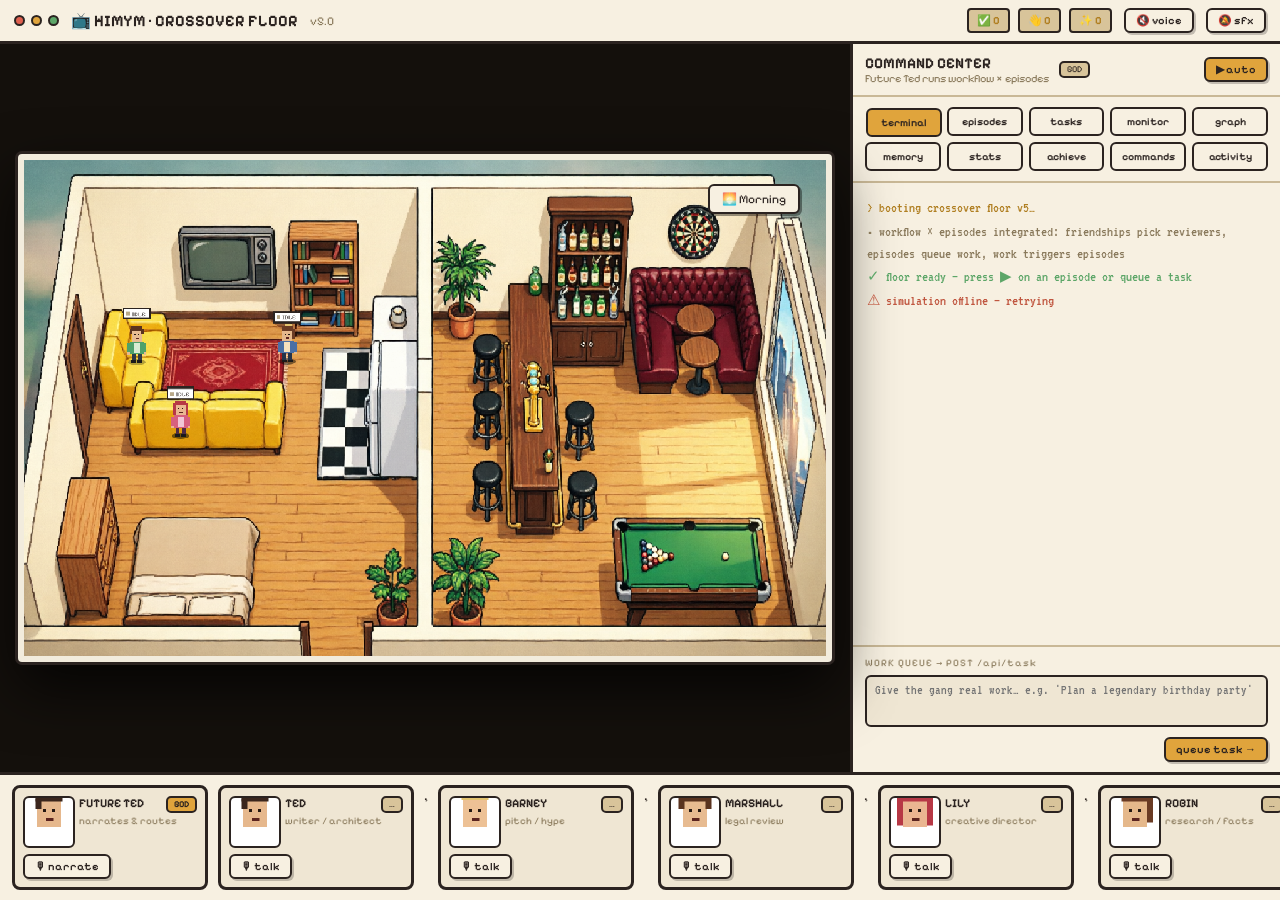
==== dashboard.html @ 8ce98661 "v5.0.0 - The Crossover Release: workflow x episodes" ====
<!DOCTYPE html>
<html lang="en"><head>
<meta charset="utf-8"><meta name="viewport" content="width=device-width,initial-scale=1">
<title>HIMYM · Crossover Floor</title>
<link href="https://fonts.googleapis.com/css2?family=Pixelify+Sans:wght@400;600;700&family=VT323&display=swap" rel="stylesheet">
<style>
:root{--paper:#efe6d3;--panel:#f7f0e1;--ink:#2b2320;--line:#c9b896;--lined:#8a7a5c;--accent:#e0a43c;--accentd:#b07f22;--green:#5da668;--blue:#5b8db8;--purple:#9370db;--amber:#d99a2b;--tan:#d8c49a;--red:#c0563f}
*{box-sizing:border-box;margin:0}body{background:var(--paper);color:var(--ink);font-family:'Pixelify Sans',monospace;height:100vh;display:grid;grid-template-rows:44px 1fr 128px;overflow:hidden}
header{display:flex;align-items:center;gap:12px;padding:0 14px;background:var(--panel);border-bottom:3px solid var(--ink)}
.lights{display:flex;gap:6px}.lights i{width:11px;height:11px;border-radius:50%;border:2px solid var(--ink)}
.lights i:nth-child(1){background:#e0604f}.lights i:nth-child(2){background:#e0a43c}.lights i:nth-child(3){background:#5da668}
.logo{font-weight:700}.ver{font-size:12px;color:var(--lined)}
.statsbar{display:flex;gap:8px;margin-left:auto;font-size:11px}
.stat{padding:4px 8px;background:var(--tan);border:2px solid var(--ink);border-radius:4px}.stat b{color:var(--accentd)}
main{display:grid;grid-template-columns:1fr 430px;min-height:0}
.floorpane{background:#14100c;padding:18px;position:relative;display:flex;align-items:center;justify-content:center}
.frame{border:6px solid #f2ecdd;border-radius:4px;box-shadow:0 0 0 3px #2b2320,0 24px 60px #000c;position:relative;max-width:100%;max-height:100%;aspect-ratio:16/10}
canvas#floor{width:100%;height:100%;display:block;image-rendering:pixelated}
.timebadge{position:absolute;right:26px;top:24px;background:var(--panel);border:2px solid var(--ink);border-radius:6px;padding:6px 12px;font-size:12px;box-shadow:2px 2px 0 rgba(0,0,0,.4);z-index:5}
.epbanner{position:absolute;left:50%;top:24px;transform:translateX(-50%);background:#2b2320ee;color:#f5d76e;border:2px solid #f5d76e;border-radius:6px;padding:6px 14px;font-size:12px;z-index:5}
.recap{position:absolute;inset:0;background:rgba(10,8,6,.72);display:flex;align-items:center;justify-content:center;z-index:8}
.rcard{background:#fff7dc;color:#422d20;border:4px solid #63452e;border-radius:8px;padding:22px 28px;max-width:420px;text-align:center;box-shadow:8px 9px #000a}
.rcard .rumb{font-size:34px}.rcard h3{font-size:20px;margin:6px 0}.rcard p{font-size:13px;line-height:1.5;margin-bottom:10px}.rcard .rday{font-size:10px;color:#8a6a4a;margin-bottom:10px}
.toast{position:fixed;top:56px;right:16px;background:var(--accent);border:3px solid var(--ink);border-radius:8px;padding:10px 16px;font-weight:700;box-shadow:4px 4px 0 rgba(0,0,0,.3);z-index:99;animation:tin .4s}
@keyframes tin{from{transform:translateX(300px)}to{transform:translateX(0)}}
.tip{position:absolute;display:none;z-index:9;width:230px;background:#fff7dc;color:#422d20;border:3px solid #63452e;border-radius:6px;padding:8px 10px;font-size:12px;box-shadow:4px 5px #26191088;pointer-events:none}
.tip b{display:block;font-size:11px;margin-bottom:2px}
aside{background:var(--panel);border-left:3px solid var(--ink);display:flex;flex-direction:column;min-height:0}
.chead{display:flex;align-items:center;gap:10px;padding:10px 12px;border-bottom:2px solid var(--line)}
.chead h2{font-size:15px}.chead .sub{font-size:11px;color:var(--lined)}
.btn{background:var(--panel);border:2px solid var(--ink);border-radius:6px;padding:4px 10px;font:600 11px 'Pixelify Sans';cursor:pointer;box-shadow:2px 2px 0 rgba(43,35,32,.25);color:var(--ink)}
.btn:active{transform:translate(1px,1px);box-shadow:none}.btn.on{background:var(--accent)}
.tabs{display:grid;grid-template-columns:repeat(5,1fr);gap:6px;padding:10px 12px;border-bottom:2px solid var(--line)}
.tab{border:2px solid var(--ink);border-radius:6px;background:var(--panel);padding:6px 2px;text-align:center;font:600 10.5px 'Pixelify Sans';cursor:pointer;color:var(--ink)}
.tab.on{background:var(--accent);transform:translate(1px,1px)}
.panels{flex:1;min-height:0;position:relative}.panel{position:absolute;inset:0;display:none;flex-direction:column}.panel.on{display:flex}
.term{flex:1;overflow:auto;padding:12px 14px;font:15px 'VT323';line-height:1.45}
.term .ln{margin:2px 0;white-space:pre-wrap}.term .p{color:var(--accentd)}.term .i{color:var(--lined)}.term .ok{color:var(--green)}.term .warn{color:var(--red)}
.queue{border-top:2px solid var(--line);padding:10px 12px}.queue .lbl{font-size:10px;letter-spacing:.1em;color:var(--lined);margin-bottom:6px}
.queue textarea{width:100%;height:52px;resize:none;background:var(--paper);border:2px solid var(--ink);border-radius:6px;padding:6px 8px;font:14px 'VT323';color:var(--ink)}
.queue .row{display:flex;gap:6px;margin-top:6px;justify-content:flex-end}
.grid{padding:12px;overflow:auto;display:flex;flex-direction:column;gap:8px}
.rowline{display:flex;align-items:center;gap:8px;border:2px solid var(--line);border-radius:6px;padding:6px 8px;background:var(--paper);font-size:12px}
.rowline .nm{font-weight:700;width:76px}
.bdg{font-size:9px;border:2px solid var(--ink);border-radius:5px;padding:1px 6px;background:var(--tan);white-space:nowrap}
.bdg.working,.st-done{background:var(--green);color:#fff}.bdg.drinking{background:var(--amber)}.bdg.legendary{background:var(--purple);color:#fff}.bdg.chatting,.st-drafting{background:var(--blue);color:#fff}
.st-queued{background:var(--tan)}.st-reviewing{background:var(--amber)}.st-revising{background:var(--red);color:#fff}
.stats-grid{display:grid;grid-template-columns:repeat(2,1fr);gap:8px;padding:12px}
.stat-box{border:2px solid var(--ink);border-radius:6px;background:var(--paper);padding:12px;text-align:center}
.stat-box .label{font-size:10px;color:var(--lined)}.stat-box .value{font-size:24px;font-weight:700;color:var(--accentd)}
footer{background:var(--panel);border-top:3px solid var(--ink);display:flex;gap:10px;padding:10px 12px;overflow-x:auto}
.card{min-width:196px;border:3px solid var(--ink);border-radius:8px;background:var(--paper);padding:8px;display:grid;grid-template-columns:48px 1fr;gap:4px 8px;position:relative}
.card .pface{grid-row:1/4;border:2px solid var(--ink);border-radius:6px;background:#fff;image-rendering:pixelated}
.card .nm{font-weight:700;font-size:12px}.card .sb{font-size:10px;color:var(--lined)}
.card .bdg{position:absolute;top:8px;right:8px}.card .talk{grid-column:1/3;justify-self:start}
::-webkit-scrollbar{width:10px}::-webkit-scrollbar-thumb{background:var(--lined);border-radius:5px}
</style></head>
<body>
<header>
 <div class="lights"><i></i><i></i><i></i></div>
 <div class="logo">📺 HIMYM · CROSSOVER FLOOR</div><span class="ver">v5.0</span>
 <div class="statsbar"><span class="stat">✅ <b id="sDone">0</b></span><span class="stat">👋 <b id="sSlap">0</b></span><span class="stat">✨ <b id="sLeg">0</b></span></div>
 <button class="btn" id="voiceBtn">🔇 voice</button><button class="btn" id="sfxBtn">🔕 sfx</button>
</header>
<main>
 <section class="floorpane"><div class="frame">
   <canvas id="floor" width="1280" height="800"></canvas>
   <div class="epbanner" id="epb" style="display:none"></div>
   <div class="timebadge" id="timeBadge">🌅 Morning</div>
   <div class="recap" id="recap" style="display:none"><div class="rcard"><div class="rumb">☂</div><h3 id="rT"></h3><p id="rL"></p><div class="rday" id="rD"></div><button class="btn on" id="rX">that's legendary →</button></div></div>
   <div class="tip" id="tip"></div>
 </div></section>
 <aside>
  <div class="chead"><div><h2>COMMAND CENTER</h2><div class="sub">Future Ted runs workflow × episodes</div></div><span class="bdg">GOD</span><div style="margin-left:auto"><button class="btn on" id="autoBtn">▶ auto</button></div></div>
  <div class="tabs">
   <div class="tab on" data-t="terminal">terminal</div><div class="tab" data-t="episodes">episodes</div><div class="tab" data-t="tasks">tasks</div><div class="tab" data-t="monitor">monitor</div><div class="tab" data-t="graph">graph</div>
   <div class="tab" data-t="memory">memory</div><div class="tab" data-t="stats">stats</div><div class="tab" data-t="achieve">achieve</div><div class="tab" data-t="commands">commands</div><div class="tab" data-t="activity">activity</div>
  </div>
  <div class="panels">
   <div class="panel on" data-p="terminal"><div class="term" id="term"></div></div>
   <div class="panel" data-p="episodes"><div class="grid"><div class="rowline">Scripted arcs staged live — spotlight, SFX, weather, recap. Wrapped episodes queue follow-up work automatically.</div><div id="epList" style="display:flex;flex-direction:column;gap:6px"></div></div></div>
   <div class="panel" data-p="tasks"><div class="grid"><div class="rowline">Queue work below or drop .txt into <b>himym_data/inbox/</b>. Reviewers are picked by friendship; approvals deepen relationships.</div><div id="taskList" style="display:flex;flex-direction:column;gap:6px"></div></div></div>
   <div class="panel" data-p="monitor"><div class="grid" id="mon"></div></div>
   <div class="panel" data-p="graph"><div class="grid"><canvas id="gcan" width="390" height="260" style="border:2px solid var(--line);border-radius:6px;background:var(--paper)"></canvas><div class="rowline">Thickness = shipped together · Color = friendship (green strong → red strained).</div></div></div>
   <div class="panel" data-p="memory"><div class="grid"><div id="memChips" style="display:flex;gap:6px;flex-wrap:wrap"></div><div id="memList" style="display:flex;flex-direction:column;gap:6px"></div></div></div>
   <div class="panel" data-p="stats"><div class="stats-grid" id="statsGrid"></div></div>
   <div class="panel" data-p="achieve"><div class="grid" id="achGrid"></div></div>
   <div class="panel" data-p="commands"><div class="grid"><div id="cmds" style="display:flex;gap:6px;flex-wrap:wrap">
     <span class="bdg" data-c="suitup" style="cursor:pointer;padding:6px 12px">/suitup</span>
     <span class="bdg" data-c="slapbet" style="cursor:pointer;padding:6px 12px">/slapbet</span>
     <span class="bdg" data-c="scotch" style="cursor:pointer;padding:6px 12px">/scotch</span>
     <span class="bdg" data-c="legendary" style="cursor:pointer;padding:6px 12px">/legendary</span>
   </div><div class="rowline">Commands inject floor events. Episodes & tasks run the rest.</div></div></div>
   <div class="panel" data-p="activity"><div class="term" id="act"></div></div>
  </div>
  <div class="queue"><div class="lbl">WORK QUEUE → POST /api/task</div>
   <textarea id="q" placeholder="Give the gang real work… e.g. 'Plan a legendary birthday party'"></textarea>
   <div class="row"><button class="btn on" id="qSend">queue task →</button></div>
  </div>
 </aside>
</main>
<footer id="roster"></footer>
<script>
const CAST={
 ted:{label:'Ted',role:'writer / architect',skin:'#e6b88d',hair:'#3b261d',jacket:'#547aa8',shirt:'#c84c46',pants:'#273344',h:1.0,style:'ted'},
 barney:{label:'Barney',role:'pitch / hype',skin:'#edc195',hair:'#e3c36f',jacket:'#222937',shirt:'#f2f4f6',pants:'#161c27',h:.98,style:'barney',tie:'#7a4dcc'},
 marshall:{label:'Marshall',role:'legal review',skin:'#e7bb91',hair:'#5a331f',jacket:'#4fa16a',shirt:'#d8ecd3',pants:'#2f3b46',h:1.16,style:'marshall'},
 lily:{label:'Lily',role:'creative director',skin:'#eab691',hair:'#b73845',jacket:'#d7607e',shirt:'#f0c6d7',pants:'#4e2b45',h:.92,style:'lily'},
 robin:{label:'Robin',role:'research / facts',skin:'#e5b88b',hair:'#6a3b24',jacket:'#4a6fa5',shirt:'#f6e1bd',pants:'#25334a',h:1.02,style:'robin'}};
const ORDER=['ted','barney','marshall','lily','robin'];
const SLOTS={ted:0,barney:1,marshall:2,lily:0,robin:1};
const ANCH={LivingRoom:[[250,420],[420,300],[180,300]],Kitchen:[[540,430],[560,300],[480,520]],Bedroom:[[270,680],[430,700]],Bar:[[720,430],[900,520],[720,600],[900,300]],Booth:[[1050,300],[1130,330]]};
const STATUS_COL={Working:'#5da668',Idle:'#b8a888',Chatting:'#5b8db8',Drinking:'#d99a2b','Legendary-ing':'#9370db'};
const STATUS_CLS={Working:'working',Idle:'idle',Chatting:'chatting',Drinking:'drinking','Legendary-ing':'legendary'};
const QUIPS={ted:['Kids, this is a great story.','Architecture is passion!'],barney:['Suit up!','LEGENDARY!'],marshall:['Lily would love this!','Sandwich?'],lily:['This needs wine.','Marshall, look!'],robin:['Scotch. Now.','Back in Canada…']};
const NARR=['Kids, that\'s how the work got done.','And that, kids, is called delegation.','The gang never missed a deadline. Usually.'];
const EPS=[{id:'slapsgiving',t:'Slapsgiving',d:'Marshall collects. Barney suffers. Snow falls.'},
{id:'french_horn',t:'The Blue French Horn',d:'Ted runs. Rain falls. Robin pretends not to care.'},
{id:'legendary_party',t:'The Legendary Party',d:'Barney hosts. Confetti is mandatory.'},
{id:'playbook',t:'The Playbook',d:'Lorenzo Von Matterhorn walks into MacLaren\'s…'}];
const ACH={first_slap:['👋','First Slap','A slap was delivered'],slap_10:['👋','Slap Master','10 slaps'],all_legendary:['✨','Legendary Squad','Everyone went legendary'],playbook_used:['📖','The Playbook','A play was attempted'],first_ship:['📦','First Delivery','A task shipped to outputs/'],ship_10:['📦','Shipping Machine','10 tasks shipped']};
const $=id=>document.getElementById(id);const esc=s=>String(s||'').replace(/[&<>"]/g,c=>({'&':'&amp;','<':'&lt;','>':'&gt;','"':'&quot;'}[c]));
const C=$('floor'),X=C.getContext('2d');X.imageSmoothingEnabled=false;
function R(g,x,y,w,h,c){g.fillStyle=c;g.fillRect(x|0,y|0,w|0,h|0);}
function O(g,x,y,w,h,c){R(g,x,y,w,h,'#2b2320');R(g,x+2,y+2,w-4,h-4,c);}
function rr(g,x,y,w,h,r,c){g.fillStyle=c;g.beginPath();g.roundRect(x,y,w,h,r);g.fill();}
/* audio */
let AC=null,sfxOn=false,voiceOn=false,amb=null;
function ac(){if(!AC)AC=new (window.AudioContext||window.webkitAudioContext)();return AC;}
function tone(f,t0,dur,type,vol){const a=ac(),o=a.createOscillator(),g=a.createGain();o.type=type||'square';o.frequency.value=f;
 g.gain.setValueAtTime(vol||.06,a.currentTime+t0);g.gain.exponentialRampToValueAtTime(.0001,a.currentTime+t0+dur);
 o.connect(g).connect(a.destination);o.start(a.currentTime+t0);o.stop(a.currentTime+t0+dur);}
function slapSound(){if(!sfxOn)return;const a=ac(),b=a.createBuffer(1,a.sampleRate*.15,a.sampleRate),d=b.getChannelData(0);
 for(let i=0;i<d.length;i++)d[i]=(Math.random()*2-1)*(1-i/d.length);
 const s=a.createBufferSource(),g=a.createGain();s.buffer=b;g.gain.value=.25;s.connect(g).connect(a.destination);s.start();tone(90,0,.12,'sine',.2);}
function fanfare(){if(!sfxOn)return;[523,659,784,1046].forEach((f,i)=>tone(f,i*.09,.18,'square',.05));}
function blip(){if(sfxOn)tone(880,0,.05,'square',.03);}
function ambient(on){const a=ac();if(on&&!amb){const len=a.sampleRate*2,b=a.createBuffer(1,len,a.sampleRate),d=b.getChannelData(0);let l=0;
 for(let i=0;i<len;i++){l=(l+.02*(Math.random()*2-1))/1.02;d[i]=l*3;}
 const s=a.createBufferSource();s.buffer=b;s.loop=true;const f=a.createBiquadFilter();f.type='lowpass';f.frequency.value=420;
 const g=a.createGain();g.gain.value=.04;s.connect(f).connect(g).connect(a.destination);s.start();amb=s;}
 if(!on&&amb){amb.stop();amb=null;}}
function speak(txt,who){if(!voiceOn||!('speechSynthesis' in window))return;const u=new SpeechSynthesisUtterance(txt);
 const V={ted:{p:1,r:1},barney:{p:.75,r:1.06},marshall:{p:.65,r:.95},lily:{p:1.25,r:1.02},robin:{p:1.05,r:1.05}};
 const v=V[who]||{p:.9,r:.92};u.pitch=v.p;u.rate=v.r;speechSynthesis.speak(u);}
function toast(msg){const d=document.createElement('div');d.className='toast';d.textContent=msg;document.body.appendChild(d);setTimeout(()=>d.remove(),3500);}
/* floor art */
const IMG={day:new Image(),night:new Image()};IMG.day.src='floor_day.png';IMG.night.src='floor_night.png';
const FC=document.createElement('canvas');FC.width=1280;FC.height=800;
(function(){const F=FC.getContext('2d');R(F,0,0,1280,800,'#0e0c0a');
 F.fillStyle='#c9a474';F.fillRect(60,70,560,660);F.fillStyle='#7a5a3e';F.fillRect(640,70,580,660);
 F.strokeStyle='#2b2320';F.lineWidth=8;F.strokeRect(60,70,560,660);F.strokeRect(640,70,580,660);
 O(F,140,280,220,64,'#d9a520');O(F,460,300,120,120,'#c8cfca');O(F,170,580,210,130,'#e8e4d8');
 O(F,770,200,90,400,'#6d4a2c');O(F,970,180,210,180,'#773342');O(F,930,580,260,150,'#2f7a4f');})();
/* sprites */
function hair(g,p){if(p.style==='ted'){R(g,-9,-30,18,7,p.hair);R(g,-9,-25,4,7,p.hair);}if(p.style==='barney'){R(g,-9,-30,18,6,p.hair);R(g,-3,-33,10,4,p.hair);}if(p.style==='marshall'){R(g,-9,-31,18,8,p.hair);R(g,-11,-27,4,9,p.hair);R(g,7,-27,4,9,p.hair);}if(p.style==='lily'){R(g,-9,-30,18,7,p.hair);R(g,-12,-26,4,19,p.hair);R(g,8,-26,4,19,p.hair);}if(p.style==='robin'){R(g,-9,-30,18,7,p.hair);R(g,8,-26,4,17,p.hair);}}
function head(g,p){R(g,-8,-26,16,20,p.skin);hair(g,p);R(g,-4,-18,2,2,'#241812');R(g,2,-18,2,2,'#241812');R(g,-2,-12,5,2,'#5b241f');}
function agent(g,p,x,y,fac,step,bob){g.save();g.translate(x|0,(y+bob)|0);if(fac<0)g.scale(-1,1);
 g.fillStyle='rgba(0,0,0,.28)';g.beginPath();g.ellipse(0,27,14,5,0,0,7);g.fill();const lo=step?2:0;
 R(g,-8-lo,12,6,13,p.pants);R(g,2+lo,12,6,13,p.pants);R(g,-9-lo,24,8,4,'#1a1a1a');R(g,1+lo,24,8,4,'#1a1a1a');
 R(g,-11,-6,22,20,p.jacket);R(g,-5,-4,10,16,p.shirt);if(p.tie){R(g,-2,-4,4,13,p.tie);R(g,-3,9,6,4,p.tie);}
 R(g,-15,-4,4,16,p.jacket);R(g,11,-4,4,16,p.jacket);R(g,-15,11,4,4,p.skin);R(g,11,11,4,4,p.skin);
 head(g,p);g.restore();}
function portrait(cv,n){const g=cv.getContext('2d');g.imageSmoothingEnabled=false;g.clearRect(0,0,48,48);g.save();g.translate(24,38);g.scale(1.5,1.5);head(g,CAST[n]);g.restore();}
function statusBubble(g,x,y,t){g.font='10px "Pixelify Sans"';const w=g.measureText(t.toUpperCase()).width+20;
 rr(g,x-w/2,y-14,w,16,4,'#fff');g.lineWidth=2;g.strokeStyle='#2b2320';g.strokeRect(x-w/2,y-14,w,16);
 g.fillStyle=STATUS_COL[t]||'#b8a888';g.fillRect(x-w/2+4,y-9,6,6);g.fillStyle='#2b2320';g.fillText(t.toUpperCase(),x-w/2+13,y-2);}
function sayBubble(g,x,y,t){g.font='11px "Pixelify Sans"';const ws=String(t).split(' ');const ls=[];let c='';
 for(const w of ws){if((c+' '+w).length>20){ls.push(c);c=w;}else c=c?c+' '+w:w;}if(c)ls.push(c);
 const w=Math.max(...ls.map(l=>g.measureText(l).width))+14,h=ls.length*13+10;
 rr(g,x-w/2,y-h,w,h,5,'#fff7dc');g.lineWidth=3;g.strokeStyle='#63452e';g.strokeRect(x-w/2,y-h,w,h);
 g.fillStyle='#422d20';ls.forEach((l,i)=>g.fillText(l,x-w/2+7,y-h+14+i*13));}
/* runtime */
let state={agents:{}},RT={},t=0,hover=null,tod='morning',weather='clear',shake=0,parts=[],drops=[],flakes=[],seenRecap=0,prevDone=0,prevAch={};
for(const n of ORDER){const a=ANCH.LivingRoom[SLOTS[n]%3];RT[n]={x:a[0],y:a[1],tx:a[0],ty:a[1],sub:'LivingRoom',fac:1,step:0,say:null,sayUntil:0,last:'',status:'Idle'};}
function log(el,txt,cls){const d=document.createElement('div');d.className='ln '+(cls||'i');d.textContent=txt;el.appendChild(d);while(el.children.length>90)el.removeChild(el.firstChild);el.scrollTop=el.scrollHeight;}
function say(n,txt){const r=RT[n];if(!r)return;r.say=txt;r.sayUntil=performance.now()+4200;log($('term'),'• '+CAST[n].label+': "'+txt+'"');speak(txt,n);blip();}
function spawnConfetti(n){for(let i=0;i<(n||90);i++)parts.push({x:Math.random()*1280,y:-20-Math.random()*220,vy:2+Math.random()*3,vx:(Math.random()-.5)*2,c:['#e0a43c','#c84c46','#547aa8','#4fa16a','#9370db'][i%5],s:4+Math.random()*4});}
function spawnStars(x,y){for(let i=0;i<14;i++){const a=i/14*6.28;parts.push({x,y,vx:Math.cos(a)*3.2,vy:Math.sin(a)*3.2,c:'#f5d76e',s:6,life:26,star:1});}}
/* fetch */
async function update(){try{
 const r=await fetch('sim_data.json?'+Date.now(),{cache:'no-store'});if(!r.ok)throw 0;
 const d=await r.json();state=d;
 if(d.time_of_day&&d.time_of_day!==tod){tod=d.time_of_day;const ic={morning:'🌅',afternoon:'☀️',evening:'🌆',night:'🌙'};$('timeBadge').textContent=ic[tod]+' '+tod[0].toUpperCase()+tod.slice(1);}
 weather=d.weather||'clear';
 if(d.stats){$('sDone').textContent=d.stats.tasks_done||0;$('sSlap').textContent=d.stats.total_slaps||0;$('sLeg').textContent=d.stats.total_legendary||0;
  if((d.stats.tasks_done||0)>prevDone){spawnConfetti(35);fanfare();log($('term'),'📦 deliverable shipped → outputs/','ok');}
  prevDone=d.stats.tasks_done||0;
  $('statsGrid').innerHTML=`<div class="stat-box"><div class="label">TASKS SHIPPED</div><div class="value">${d.stats.tasks_done||0}</div></div><div class="stat-box"><div class="label">REVIEWS</div><div class="value">${d.stats.reviews||0}</div></div><div class="stat-box"><div class="label">SLAPS</div><div class="value">${d.stats.total_slaps||0}</div></div><div class="stat-box"><div class="label">LEGENDARY</div><div class="value">${d.stats.total_legendary||0}</div></div><div class="stat-box"><div class="label">DAY</div><div class="value">${d.day||1}</div></div><div class="stat-box"><div class="label">WEATHER</div><div class="value" style="font-size:16px">${weather==='rain'?'🌧':weather==='snow'?'❄':'☀'}</div></div>`;}
 if(d.achievements){for(const[k,v]of Object.entries(d.achievements)){if(v&&!prevAch[k]){toast((ACH[k]?ACH[k][0]+' '+ACH[k][1]:'🏆 '+k));} }prevAch=d.achievements;
  $('achGrid').innerHTML=Object.entries(ACH).map(([k,a])=>`<div class="rowline" style="opacity:${d.achievements[k]?1:.4}"><span style="font-size:20px">${a[0]}</span><div><b>${a[1]}</b><div style="font-size:10px;color:var(--lined)">${a[2]}</div></div>${d.achievements[k]?'<span style="color:var(--green)">✓</span>':''}</div>`).join('');}
 (d.fx||[]).forEach(f=>{if(f==='slap'){shake=14;slapSound();const m=RT.marshall,b=RT.barney;spawnStars((m.x+b.x)/2,(m.y+b.y)/2-30);}
  if(f==='confetti'){spawnConfetti();fanfare();}});
 if(d.episode){$('epb').style.display='block';$('epb').innerHTML=`🎬 <b>${esc(d.episode.title)}</b> · ${'●'.repeat(d.episode.act)}${'○'.repeat(d.episode.acts-d.episode.act)}`;}
 else $('epb').style.display='none';
 if(d.recap&&d.recap.n!==seenRecap){seenRecap=d.recap.n;$('recap').style.display='flex';
  $('rT').textContent=d.recap.title;$('rL').textContent=d.recap.line;$('rD').textContent='day '+d.recap.day+' · mac laren\'s pub / the apartment';
  speak(d.recap.line,'ted');}
 $('taskList').innerHTML=(d.tasks||[]).slice().reverse().map(t=>`<div class="rowline"><span class="bdg st-${t.stage}">${t.stage}</span><div style="flex:1">#${t.id} ${esc(t.text)}<div style="font-size:10px;color:var(--lined)">${t.worker||'—'} → ${t.reviewer||'—'}</div></div></div>`).join('')||'<div class="rowline">queue empty — auto mode will pick work</div>';
 for(const[name,info]of Object.entries(d.agents||{})){const rt=RT[name];if(!rt)continue;
  if(rt.sub!==info.sub_location){rt.sub=info.sub_location;const a=(ANCH[rt.sub]||ANCH.LivingRoom)[SLOTS[name]%3];rt.tx=a[0];rt.ty=a[1];log($('act'),'→ '+CAST[name].label+' walks to '+rt.sub);}
  if(rt.status!==info.status){rt.status=info.status;log($('act'),'• '+CAST[name].label+' → '+info.status);}
  if(rt.last!==info.last_dialogue){rt.last=info.last_dialogue;if(info.last_dialogue)say(name,info.last_dialogue);}}
 $('mon').innerHTML=ORDER.map(n=>{const i=(state.agents||{})[n]||{};return `<div class="rowline"><span class="nm">${CAST[n].label}</span><span class="bdg ${STATUS_CLS[i.status]||''}">${i.status||'—'}</span><span style="flex:1">${i.sub_location||''}</span></div>`;}).join('');
 const sel=$('memChips').dataset.sel||'ted';
 $('memChips').innerHTML=ORDER.map(n=>`<span class="bdg" data-m="${n}" style="cursor:pointer;padding:5px 10px;${n===sel?'background:var(--accent)':''}">${CAST[n].label}</span>`).join('');
 $('memChips').querySelectorAll('[data-m]').forEach(c=>c.onclick=()=>{$('memChips').dataset.sel=c.dataset.m;update();});
 const mem=((state.agents||{})[sel]||{}).memory||[];
 $('memList').innerHTML=mem.map(m=>`<div class="rowline">${esc(m.status)} · ${esc(m.sub)} — "${esc(m.dialogue)}"</div>`).join('')||'<div class="rowline">no memories yet</div>';
 if(document.querySelector('[data-p="graph"]').classList.contains('on'))drawGraph(d.collab||{},d.relationships||{});
 (d.logs||[]).slice(-1).forEach(l=>log($('act'),l.t+' '+l.m,'ok'));
}catch(e){log($('term'),'⚠ simulation offline — retrying','warn');}}
function drawGraph(col,rel){const g=$('gcan').getContext('2d');g.clearRect(0,0,390,260);const pos={};
 ORDER.forEach((n,i)=>{const a=i/5*6.28-1.57;pos[n]=[195+Math.cos(a)*100,130+Math.sin(a)*85];});
 for(let i=0;i<5;i++)for(let j=i+1;j<5;j++){const a=ORDER[i],b=ORDER[j],c=(col[a]||{})[b]||0,s=((rel[a]||{})[b]||50);
  if(c>0){g.strokeStyle=s>70?'#5da668':s>40?'#e0a43c':'#c0563f';g.lineWidth=1+Math.min(6,c);
   g.beginPath();g.moveTo(...pos[a]);g.lineTo(...pos[b]);g.stroke();
   g.fillStyle='#2b2320';g.font='10px "Pixelify Sans"';g.fillText('×'+c,(pos[a][0]+pos[b][0])/2,(pos[a][1]+pos[b][1])/2);}}
 for(const n of ORDER){const[x,y]=pos[n];g.fillStyle=CAST[n].jacket;g.fillRect(x-12,y-12,24,24);g.lineWidth=2;g.strokeStyle='#2b2320';g.strokeRect(x-12,y-12,24,24);g.fillStyle='#2b2320';g.font='10px "Pixelify Sans"';g.textAlign='center';g.fillText(CAST[n].label.toUpperCase(),x,y+26);}g.textAlign='left';}
/* frame loop */
function frame(now){t++;
 X.setTransform(1,0,0,1,0,0);X.clearRect(0,0,1280,800);
 if(shake>0.5){X.translate((Math.random()-.5)*shake,(Math.random()-.5)*shake);shake*=.82;}else shake=0;
 for(const n of ORDER){const rt=RT[n];const dx=rt.tx-rt.x,dy=rt.ty-rt.y,d=Math.hypot(dx,dy);
  if(d>3){rt.x+=dx/d*1.6;rt.y+=dy/d*1.6;rt.fac=dx<0?-1:1;rt.step=(t/8|0)%2;}else rt.step=0;}
 const night=(tod==='night'||tod==='evening');
 const im=night&&IMG.night.naturalWidth?IMG.night:(IMG.day.naturalWidth?IMG.day:null);
 if(im)X.drawImage(im,0,0,1280,800);else X.drawImage(FC,0,0);
 if(night){X.fillStyle='rgba(8,10,40,.16)';X.fillRect(0,0,1280,800);
  for(const[lx,ly]of[[300,180],[830,140],[1080,260],[760,420]]){const g=X.createRadialGradient(lx,ly,10,lx,ly,150);
   g.addColorStop(0,'rgba(255,190,90,.18)');g.addColorStop(1,'rgba(255,190,90,0)');X.fillStyle=g;X.fillRect(lx-150,ly-150,300,300);}}
 if(weather==='rain'){while(drops.length<110)drops.push([Math.random()*1300,-10,9+Math.random()*7]);
  X.strokeStyle='rgba(180,200,255,.35)';X.lineWidth=1;X.beginPath();
  for(const d of drops){d[1]+=d[2];d[0]-=2;if(d[1]>800){d[1]=-10;d[0]=Math.random()*1300;}X.moveTo(d[0],d[1]);X.lineTo(d[0]-3,d[1]+12);}X.stroke();}
 if(weather==='snow'){while(flakes.length<90)flakes.push([Math.random()*1280,-10,.8+Math.random()*1.4,Math.random()*6]);
  X.fillStyle='rgba(255,255,255,.85)';for(const f of flakes){f[1]+=f[2];f[3]+=.05;f[0]+=Math.sin(f[3]);
   if(f[1]>800){f[1]=-8;f[0]=Math.random()*1280;}X.fillRect(f[0],f[1],3,3);}}
 if(state.episode&&RT[state.episode.focus]){const f=RT[state.episode.focus];
  const g=X.createRadialGradient(f.x,f.y-20,40,f.x,f.y-20,280);g.addColorStop(0,'rgba(0,0,0,0)');g.addColorStop(1,'rgba(0,0,0,.42)');
  X.fillStyle=g;X.fillRect(0,0,1280,800);}
 const sorted=[...ORDER].sort((a,b)=>RT[a].y-RT[b].y);
 for(const n of sorted){const rt=RT[n];const bob=rt.step?0:Math.sin((t+n.length*7)*.05)*1.5;
  agent(X,CAST[n],rt.x,rt.y,rt.fac,rt.step,bob);
  statusBubble(X,rt.x,rt.y-40*CAST[n].h,rt.status||'Idle');
  if(rt.say&&now<rt.sayUntil)sayBubble(X,rt.x,rt.y-58*CAST[n].h,rt.say);}
 for(let i=0;i<5;i++)for(let j=i+1;j<5;j++){const a=RT[ORDER[i]],b=RT[ORDER[j]];
  if(a.sub===b.sub&&(a.status==='Chatting'||b.status==='Chatting')){const q=(t%60)/60,nx=a.x+(b.x-a.x)*q,ny=a.y-46-Math.sin(q*3.14)*22;
   X.fillStyle='#fff';X.fillRect(nx-4,ny-3,8,6);X.strokeStyle='#2b2320';X.lineWidth=1;X.strokeRect(nx-4,ny-3,8,6);}}
 parts=parts.filter(p=>{p.x+=p.vx;p.y+=p.vy;if(p.star){p.life--;p.s*=.94;if(p.life<=0)return false;}else{p.vy+=.05;if(p.y>810)return false;}
  X.fillStyle=p.c;X.fillRect(p.x,p.y,p.s,p.star?p.s*.6:p.s*.7);return true;});
 requestAnimationFrame(frame);}
requestAnimationFrame(frame);
/* UI */
document.querySelectorAll('.tab').forEach(tb=>tb.onclick=()=>{document.querySelectorAll('.tab').forEach(x=>x.classList.remove('on'));document.querySelectorAll('.panel').forEach(x=>x.classList.remove('on'));tb.classList.add('on');document.querySelector('[data-p="'+tb.dataset.t+'"]').classList.add('on');if(tb.dataset.t==='graph')drawGraph(state.collab||{},state.relationships||{});});
$('epList').innerHTML=EPS.map(e=>`<div class="rowline"><div style="flex:1"><b>${esc(e.t)}</b><div style="font-size:10px;color:var(--lined)">${esc(e.d)}</div></div><button class="btn" data-ep="${e.id}">▶ play</button></div>`).join('');
$('epList').querySelectorAll('[data-ep]').forEach(b=>b.onclick=()=>{fetch('/api/episode',{method:'POST',headers:{'Content-Type':'application/json'},body:JSON.stringify({id:b.dataset.ep})}).then(r=>r.json()).then(j=>log($('term'),j.ok?'🎬 rolling: '+b.dataset.ep:'⚠ episode busy',j.ok?'ok':'warn'));});
$('rX').onclick=()=>{$('recap').style.display='none';};
$('voiceBtn').onclick=e=>{voiceOn=!voiceOn;e.target.textContent=voiceOn?'🔊 voice':' voice';e.target.classList.toggle('on',voiceOn);if(voiceOn)speak('Kids, let me tell you a story.','ted');};
$('sfxBtn').onclick=e=>{sfxOn=!sfxOn;e.target.textContent=sfxOn?'🔔 sfx':'🔕 sfx';e.target.classList.toggle('on',sfxOn);ambient(sfxOn);if(sfxOn)blip();};
$('qSend').onclick=()=>{const v=$('q').value.trim();if(!v)return;$('q').value='';
 fetch('/api/task',{method:'POST',headers:{'Content-Type':'application/json'},body:JSON.stringify({text:v})})
 .then(r=>r.json()).then(j=>log($('term'),j.ok?'✓ task queued: '+v:'⚠ empty task',j.ok?'ok':'warn')).catch(()=>log($('term'),'⚠ director unreachable','warn'));};
$('autoBtn').onclick=e=>{e.target.classList.toggle('on');log($('term'),'• auto mode '+(e.target.classList.contains('on')?'ON':'OFF'),'i');};
$('cmds').querySelectorAll('[data-c]').forEach(c=>c.onclick=()=>{const cmd=c.dataset.c;log($('term'),'> /'+cmd,'p');
 if(cmd==='suitup')say('barney','Suit up!');if(cmd==='legendary'){say('barney','LEGENDARY!');spawnConfetti();fanfare();}
 if(cmd==='slapbet'){say('marshall','SLAP BET!');setTimeout(()=>{say('barney','Ow. Worth it.');shake=14;slapSound();spawnStars(RT.barney.x,RT.barney.y-30);},700);}
 if(cmd==='scotch')say('robin','Scotch. Neat. Now.');});
const ros=$('roster');
ros.innerHTML='<div class="card"><canvas class="pface" width="48" height="48" data-pf="ted"></canvas><div class="nm">FUTURE TED <span class="bdg" style="background:var(--accent)">GOD</span></div><div class="sb">narrates & routes</div><button class="btn talk" data-a="god">🎙 narrate</button></div>'+
 ORDER.map(n=>`<div class="card" data-card="${n}"><canvas class="pface" width="48" height="48" data-pf="${n}"></canvas><div class="nm">${CAST[n].label.toUpperCase()}</div><div class="sb">${CAST[n].role}</div><span class="bdg">…</span><button class="btn talk" data-a="${n}">🎙 talk</button></div>`);
ros.querySelectorAll('[data-pf]').forEach(cv=>portrait(cv,cv.dataset.pf));
ros.querySelectorAll('.talk').forEach(b=>b.onclick=()=>{const a=b.dataset.a;
 if(a==='god'){const l=NARR[(Math.random()*NARR.length)|0];log($('term'),'> narrator: "'+l+'"','p');speak(l,'ted');}
 else say(a,QUIPS[a][(Math.random()*QUIPS[a].length)|0]);});
C.addEventListener('mousemove',e=>{const r=C.getBoundingClientRect();const x=(e.clientX-r.left)*1280/r.width,y=(e.clientY-r.top)*800/r.height;
 hover=ORDER.find(n=>Math.hypot(RT[n].x-x,RT[n].y-y)<34)||null;const tip=$('tip');
 if(hover){const i=(state.agents||{})[hover];tip.style.display='block';
  tip.style.left=Math.min(r.width-240,Math.max(4,RT[hover].x*r.width/1280-80))+'px';tip.style.top=Math.max(4,RT[hover].y*r.height/800-130)+'px';
  tip.innerHTML='<b>'+CAST[hover].label.toUpperCase()+' · '+CAST[hover].role.toUpperCase()+'</b>'+(i?i.status+' · '+i.sub_location+'<br>"'+esc(i.last_dialogue)+'"':'');}
 else tip.style.display='none';});
log($('term'),'> booting crossover floor v5…','p');
log($('term'),'• workflow × episodes integrated: friendships pick reviewers, episodes queue work, work triggers episodes','i');
log($('term'),'✓ floor ready — press ▶ on an episode or queue a task','ok');
update();setInterval(update,2000);
</script></body></html>
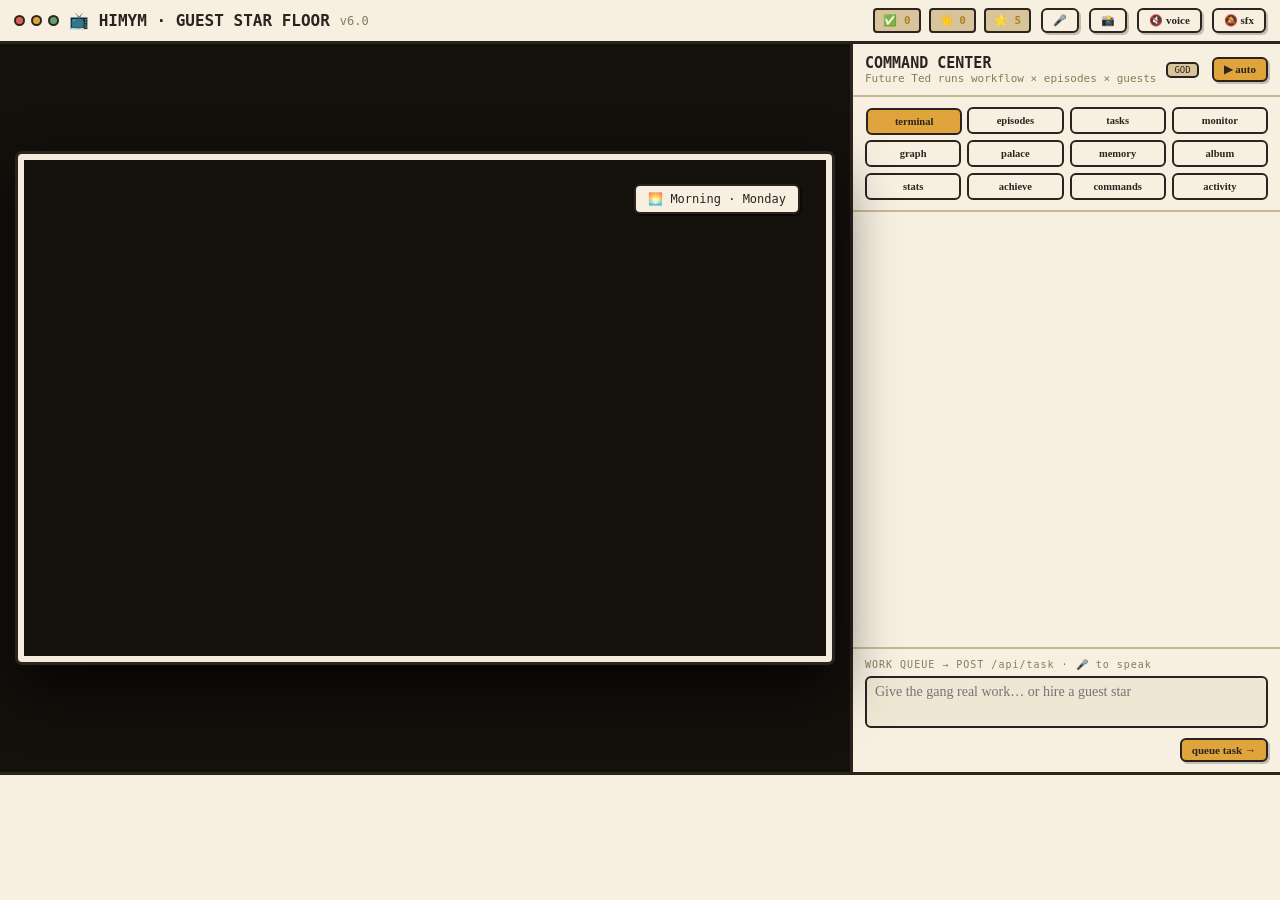
==== commit 4e88a8fd: "Release v6.0.0: The Guest Star Release - adds guest stars, TF-IDF memory palace, weekly schedule, po" ====
--- a/dashboard.html
+++ b/dashboard.html
@@ -1,12 +1,12 @@
 <!DOCTYPE html>
 <html lang="en"><head>
 <meta charset="utf-8"><meta name="viewport" content="width=device-width,initial-scale=1">
-<title>HIMYM · Crossover Floor</title>
-<link href="https://fonts.googleapis.com/css2?family=Pixelify+Sans:wght@400;600;700&family=VT323&display=swap" rel="stylesheet">
+<title>HIMYM · Guest Star Floor</title>
+<link href="@url:`https://fonts.googleapis.com/css2?family=Pixelify+Sans:wght@400;600;700&family=VT323&display=swap`" rel="stylesheet">
 <style>
 :root{--paper:#efe6d3;--panel:#f7f0e1;--ink:#2b2320;--line:#c9b896;--lined:#8a7a5c;--accent:#e0a43c;--accentd:#b07f22;--green:#5da668;--blue:#5b8db8;--purple:#9370db;--amber:#d99a2b;--tan:#d8c49a;--red:#c0563f}
 *{box-sizing:border-box;margin:0}body{background:var(--paper);color:var(--ink);font-family:'Pixelify Sans',monospace;height:100vh;display:grid;grid-template-rows:44px 1fr 128px;overflow:hidden}
-header{display:flex;align-items:center;gap:12px;padding:0 14px;background:var(--panel);border-bottom:3px solid var(--ink)}
+header{display:flex;align-items:center;gap:10px;padding:0 14px;background:var(--panel);border-bottom:3px solid var(--ink)}
 .lights{display:flex;gap:6px}.lights i{width:11px;height:11px;border-radius:50%;border:2px solid var(--ink)}
 .lights i:nth-child(1){background:#e0604f}.lights i:nth-child(2){background:#e0a43c}.lights i:nth-child(3){background:#5da668}
 .logo{font-weight:700}.ver{font-size:12px;color:var(--lined)}
@@ -30,7 +30,7 @@
 .chead h2{font-size:15px}.chead .sub{font-size:11px;color:var(--lined)}
 .btn{background:var(--panel);border:2px solid var(--ink);border-radius:6px;padding:4px 10px;font:600 11px 'Pixelify Sans';cursor:pointer;box-shadow:2px 2px 0 rgba(43,35,32,.25);color:var(--ink)}
 .btn:active{transform:translate(1px,1px);box-shadow:none}.btn.on{background:var(--accent)}
-.tabs{display:grid;grid-template-columns:repeat(5,1fr);gap:6px;padding:10px 12px;border-bottom:2px solid var(--line)}
+.tabs{display:grid;grid-template-columns:repeat(4,1fr);gap:6px;padding:10px 12px;border-bottom:2px solid var(--line)}
 .tab{border:2px solid var(--ink);border-radius:6px;background:var(--panel);padding:6px 2px;text-align:center;font:600 10.5px 'Pixelify Sans';cursor:pointer;color:var(--ink)}
 .tab.on{background:var(--accent);transform:translate(1px,1px)}
 .panels{flex:1;min-height:0;position:relative}.panel{position:absolute;inset:0;display:none;flex-direction:column}.panel.on{display:flex}
@@ -48,8 +48,11 @@
 .stats-grid{display:grid;grid-template-columns:repeat(2,1fr);gap:8px;padding:12px}
 .stat-box{border:2px solid var(--ink);border-radius:6px;background:var(--paper);padding:12px;text-align:center}
 .stat-box .label{font-size:10px;color:var(--lined)}.stat-box .value{font-size:24px;font-weight:700;color:var(--accentd)}
+.album{display:grid;grid-template-columns:1fr 1fr;gap:8px;padding:12px;overflow:auto}
+.album img{width:100%;border:4px solid #fff;box-shadow:3px 3px 0 rgba(0,0,0,.35);image-rendering:pixelated;background:#fff}
 footer{background:var(--panel);border-top:3px solid var(--ink);display:flex;gap:10px;padding:10px 12px;overflow-x:auto}
 .card{min-width:196px;border:3px solid var(--ink);border-radius:8px;background:var(--paper);padding:8px;display:grid;grid-template-columns:48px 1fr;gap:4px 8px;position:relative}
+.card.guest{border-style:dashed}
 .card .pface{grid-row:1/4;border:2px solid var(--ink);border-radius:6px;background:#fff;image-rendering:pixelated}
 .card .nm{font-weight:700;font-size:12px}.card .sb{font-size:10px;color:var(--lined)}
 .card .bdg{position:absolute;top:8px;right:8px}.card .talk{grid-column:1/3;justify-self:start}
@@ -58,31 +61,35 @@
 <body>
 <header>
  <div class="lights"><i></i><i></i><i></i></div>
- <div class="logo">📺 HIMYM · CROSSOVER FLOOR</div><span class="ver">v5.0</span>
- <div class="statsbar"><span class="stat">✅ <b id="sDone">0</b></span><span class="stat">👋 <b id="sSlap">0</b></span><span class="stat">✨ <b id="sLeg">0</b></span></div>
+ <div class="logo">📺 HIMYM · GUEST STAR FLOOR</div><span class="ver">v6.0</span>
+ <div class="statsbar"><span class="stat">✅ <b id="sDone">0</b></span><span class="stat">👋 <b id="sSlap">0</b></span><span class="stat">🌟 <b id="sCast">5</b></span></div>
+ <button class="btn" id="micBtn">🎤</button><button class="btn" id="snapBtn">📸</button>
  <button class="btn" id="voiceBtn">🔇 voice</button><button class="btn" id="sfxBtn">🔕 sfx</button>
 </header>
 <main>
  <section class="floorpane"><div class="frame">
    <canvas id="floor" width="1280" height="800"></canvas>
    <div class="epbanner" id="epb" style="display:none"></div>
-   <div class="timebadge" id="timeBadge">🌅 Morning</div>
+   <div class="timebadge" id="timeBadge">🌅 Morning · Monday</div>
    <div class="recap" id="recap" style="display:none"><div class="rcard"><div class="rumb">☂</div><h3 id="rT"></h3><p id="rL"></p><div class="rday" id="rD"></div><button class="btn on" id="rX">that's legendary →</button></div></div>
    <div class="tip" id="tip"></div>
  </div></section>
  <aside>
-  <div class="chead"><div><h2>COMMAND CENTER</h2><div class="sub">Future Ted runs workflow × episodes</div></div><span class="bdg">GOD</span><div style="margin-left:auto"><button class="btn on" id="autoBtn">▶ auto</button></div></div>
+  <div class="chead"><div><h2>COMMAND CENTER</h2><div class="sub">Future Ted runs workflow × episodes × guests</div></div><span class="bdg">GOD</span><div style="margin-left:auto"><button class="btn on" id="autoBtn">▶ auto</button></div></div>
   <div class="tabs">
-   <div class="tab on" data-t="terminal">terminal</div><div class="tab" data-t="episodes">episodes</div><div class="tab" data-t="tasks">tasks</div><div class="tab" data-t="monitor">monitor</div><div class="tab" data-t="graph">graph</div>
-   <div class="tab" data-t="memory">memory</div><div class="tab" data-t="stats">stats</div><div class="tab" data-t="achieve">achieve</div><div class="tab" data-t="commands">commands</div><div class="tab" data-t="activity">activity</div>
+   <div class="tab on" data-t="terminal">terminal</div><div class="tab" data-t="episodes">episodes</div><div class="tab" data-t="tasks">tasks</div><div class="tab" data-t="monitor">monitor</div>
+   <div class="tab" data-t="graph">graph</div><div class="tab" data-t="palace">palace</div><div class="tab" data-t="memory">memory</div><div class="tab" data-t="album">album</div>
+   <div class="tab" data-t="stats">stats</div><div class="tab" data-t="achieve">achieve</div><div class="tab" data-t="commands">commands</div><div class="tab" data-t="activity">activity</div>
   </div>
   <div class="panels">
    <div class="panel on" data-p="terminal"><div class="term" id="term"></div></div>
-   <div class="panel" data-p="episodes"><div class="grid"><div class="rowline">Scripted arcs staged live — spotlight, SFX, weather, recap. Wrapped episodes queue follow-up work automatically.</div><div id="epList" style="display:flex;flex-direction:column;gap:6px"></div></div></div>
-   <div class="panel" data-p="tasks"><div class="grid"><div class="rowline">Queue work below or drop .txt into <b>himym_data/inbox/</b>. Reviewers are picked by friendship; approvals deepen relationships.</div><div id="taskList" style="display:flex;flex-direction:column;gap:6px"></div></div></div>
+   <div class="panel" data-p="episodes"><div class="grid"><div class="rowline">Scripted arcs live here. Wrapped episodes queue follow-up work + take a polaroid.</div><div id="epList" style="display:flex;flex-direction:column;gap:6px"></div></div></div>
+   <div class="panel" data-p="tasks"><div class="grid"><div class="rowline">Queue work, drop .txt into <b>inbox/</b>, or hire guests: drop a JSON into <b>himym_data/guests/</b> (try carl.json / tracy.json).</div><div id="taskList" style="display:flex;flex-direction:column;gap:6px"></div></div></div>
    <div class="panel" data-p="monitor"><div class="grid" id="mon"></div></div>
-   <div class="panel" data-p="graph"><div class="grid"><canvas id="gcan" width="390" height="260" style="border:2px solid var(--line);border-radius:6px;background:var(--paper)"></canvas><div class="rowline">Thickness = shipped together · Color = friendship (green strong → red strained).</div></div></div>
+   <div class="panel" data-p="graph"><div class="grid"><canvas id="gcan" width="390" height="260" style="border:2px solid var(--line);border-radius:6px;background:var(--paper)"></canvas><div class="rowline">Thickness = shipped together · Color = friendship.</div></div></div>
+   <div class="panel" data-p="palace"><div class="grid"><div class="rowline"><input id="palIn" style="flex:1;background:var(--panel);border:2px solid var(--ink);border-radius:6px;padding:6px;font:14px VT323;color:var(--ink)" placeholder="Search every memory… e.g. 'slap' or 'scotch'"></div><div id="palOut" style="display:flex;flex-direction:column;gap:6px"></div></div></div>
    <div class="panel" data-p="memory"><div class="grid"><div id="memChips" style="display:flex;gap:6px;flex-wrap:wrap"></div><div id="memList" style="display:flex;flex-direction:column;gap:6px"></div></div></div>
+   <div class="panel" data-p="album"><div class="album" id="albumGrid"></div></div>
    <div class="panel" data-p="stats"><div class="stats-grid" id="statsGrid"></div></div>
    <div class="panel" data-p="achieve"><div class="grid" id="achGrid"></div></div>
    <div class="panel" data-p="commands"><div class="grid"><div id="cmds" style="display:flex;gap:6px;flex-wrap:wrap">
@@ -90,11 +97,11 @@
      <span class="bdg" data-c="slapbet" style="cursor:pointer;padding:6px 12px">/slapbet</span>
      <span class="bdg" data-c="scotch" style="cursor:pointer;padding:6px 12px">/scotch</span>
      <span class="bdg" data-c="legendary" style="cursor:pointer;padding:6px 12px">/legendary</span>
-   </div><div class="rowline">Commands inject floor events. Episodes & tasks run the rest.</div></div></div>
+   </div><div class="rowline">Commands inject floor events.</div></div></div>
    <div class="panel" data-p="activity"><div class="term" id="act"></div></div>
   </div>
-  <div class="queue"><div class="lbl">WORK QUEUE → POST /api/task</div>
-   <textarea id="q" placeholder="Give the gang real work… e.g. 'Plan a legendary birthday party'"></textarea>
+  <div class="queue"><div class="lbl">WORK QUEUE → POST /api/task · 🎤 to speak</div>
+   <textarea id="q" placeholder="Give the gang real work… or hire a guest star"></textarea>
    <div class="row"><button class="btn on" id="qSend">queue task →</button></div>
   </div>
  </aside>
@@ -107,19 +114,19 @@
  marshall:{label:'Marshall',role:'legal review',skin:'#e7bb91',hair:'#5a331f',jacket:'#4fa16a',shirt:'#d8ecd3',pants:'#2f3b46',h:1.16,style:'marshall'},
  lily:{label:'Lily',role:'creative director',skin:'#eab691',hair:'#b73845',jacket:'#d7607e',shirt:'#f0c6d7',pants:'#4e2b45',h:.92,style:'lily'},
  robin:{label:'Robin',role:'research / facts',skin:'#e5b88b',hair:'#6a3b24',jacket:'#4a6fa5',shirt:'#f6e1bd',pants:'#25334a',h:1.02,style:'robin'}};
-const ORDER=['ted','barney','marshall','lily','robin'];
+let ORDER=['ted','barney','marshall','lily','robin'],ALL=[...ORDER];
 const SLOTS={ted:0,barney:1,marshall:2,lily:0,robin:1};
 const ANCH={LivingRoom:[[250,420],[420,300],[180,300]],Kitchen:[[540,430],[560,300],[480,520]],Bedroom:[[270,680],[430,700]],Bar:[[720,430],[900,520],[720,600],[900,300]],Booth:[[1050,300],[1130,330]]};
 const STATUS_COL={Working:'#5da668',Idle:'#b8a888',Chatting:'#5b8db8',Drinking:'#d99a2b','Legendary-ing':'#9370db'};
 const STATUS_CLS={Working:'working',Idle:'idle',Chatting:'chatting',Drinking:'drinking','Legendary-ing':'legendary'};
-const QUIPS={ted:['Kids, this is a great story.','Architecture is passion!'],barney:['Suit up!','LEGENDARY!'],marshall:['Lily would love this!','Sandwich?'],lily:['This needs wine.','Marshall, look!'],robin:['Scotch. Now.','Back in Canada…']};
+const QUIPS={ted:['Kids, this is a great story.','Architecture is passion!'],barney:['Suit up!','LEGENDARY!'],marshall:['Lily would love this!','Sandwich?'],lily:['This needs wine.','Marshall, look!'],robin:['Scotch. Now.','Back in Canada…'],carl:['Tab\'s due, Stinson.'],tracy:['Someone practiced that joke, huh?']};
 const NARR=['Kids, that\'s how the work got done.','And that, kids, is called delegation.','The gang never missed a deadline. Usually.'];
 const EPS=[{id:'slapsgiving',t:'Slapsgiving',d:'Marshall collects. Barney suffers. Snow falls.'},
 {id:'french_horn',t:'The Blue French Horn',d:'Ted runs. Rain falls. Robin pretends not to care.'},
 {id:'legendary_party',t:'The Legendary Party',d:'Barney hosts. Confetti is mandatory.'},
 {id:'playbook',t:'The Playbook',d:'Lorenzo Von Matterhorn walks into MacLaren\'s…'}];
-const ACH={first_slap:['👋','First Slap','A slap was delivered'],slap_10:['👋','Slap Master','10 slaps'],all_legendary:['✨','Legendary Squad','Everyone went legendary'],playbook_used:['📖','The Playbook','A play was attempted'],first_ship:['📦','First Delivery','A task shipped to outputs/'],ship_10:['📦','Shipping Machine','10 tasks shipped']};
-const $=id=>document.getElementById(id);const esc=s=>String(s||'').replace(/[&<>"]/g,c=>({'&':'&amp;','<':'&lt;','>':'&gt;','"':'&quot;'}[c]));
+const ACH={first_slap:['👋','First Slap','A slap was delivered'],slap_10:['👋','Slap Master','10 slaps'],all_legendary:['✨','Legendary Squad','Everyone went legendary'],playbook_used:['📖','The Playbook','A play was attempted'],first_ship:['📦','First Delivery','A task shipped'],ship_10:['📦','Shipping Machine','10 tasks shipped'],group_photo:['📸','Group Photo','Everyone in one room'],full_house:['🏠','Full House','7+ cast members']};
+const $=id=>document.getElementById(id);const esc=s=>String(s||'').replace(/[&<>"]/g,c=>({'&':'&','<':'<','>':'>','"':'"'}[c]));
 const C=$('floor'),X=C.getContext('2d');X.imageSmoothingEnabled=false;
 function R(g,x,y,w,h,c){g.fillStyle=c;g.fillRect(x|0,y|0,w|0,h|0);}
 function O(g,x,y,w,h,c){R(g,x,y,w,h,'#2b2320');R(g,x+2,y+2,w-4,h-4,c);}
@@ -135,151 +142,14 @@
  const s=a.createBufferSource(),g=a.createGain();s.buffer=b;g.gain.value=.25;s.connect(g).connect(a.destination);s.start();tone(90,0,.12,'sine',.2);}
 function fanfare(){if(!sfxOn)return;[523,659,784,1046].forEach((f,i)=>tone(f,i*.09,.18,'square',.05));}
 function blip(){if(sfxOn)tone(880,0,.05,'square',.03);}
+function shutter(){if(!sfxOn)return;tone(1400,0,.04,'square',.08);tone(900,.05,.05,'square',.06);}
 function ambient(on){const a=ac();if(on&&!amb){const len=a.sampleRate*2,b=a.createBuffer(1,len,a.sampleRate),d=b.getChannelData(0);let l=0;
  for(let i=0;i<len;i++){l=(l+.02*(Math.random()*2-1))/1.02;d[i]=l*3;}
  const s=a.createBufferSource();s.buffer=b;s.loop=true;const f=a.createBiquadFilter();f.type='lowpass';f.frequency.value=420;
  const g=a.createGain();g.gain.value=.04;s.connect(f).connect(g).connect(a.destination);s.start();amb=s;}
- if(!on&&amb){amb.stop();amb=null;}}
+ if(!on&&amb){amb.stop();amb=null;}
 function speak(txt,who){if(!voiceOn||!('speechSynthesis' in window))return;const u=new SpeechSynthesisUtterance(txt);
- const V={ted:{p:1,r:1},barney:{p:.75,r:1.06},marshall:{p:.65,r:.95},lily:{p:1.25,r:1.02},robin:{p:1.05,r:1.05}};
+ const V={ted:{p:1,r:1},barney:{p:.75,r:1.06},marshall:{p:.65,r:.95},lily:{p:1.25,r:1.02},robin:{p:1.05,r:1.05},carl:{p:.6,r:.9},tracy:{p:1.15,r:.98}};
  const v=V[who]||{p:.9,r:.92};u.pitch=v.p;u.rate=v.r;speechSynthesis.speak(u);}
 function toast(msg){const d=document.createElement('div');d.className='toast';d.textContent=msg;document.body.appendChild(d);setTimeout(()=>d.remove(),3500);}
-/* floor art */
-const IMG={day:new Image(),night:new Image()};IMG.day.src='floor_day.png';IMG.night.src='floor_night.png';
-const FC=document.createElement('canvas');FC.width=1280;FC.height=800;
-(function(){const F=FC.getContext('2d');R(F,0,0,1280,800,'#0e0c0a');
- F.fillStyle='#c9a474';F.fillRect(60,70,560,660);F.fillStyle='#7a5a3e';F.fillRect(640,70,580,660);
- F.strokeStyle='#2b2320';F.lineWidth=8;F.strokeRect(60,70,560,660);F.strokeRect(640,70,580,660);
- O(F,140,280,220,64,'#d9a520');O(F,460,300,120,120,'#c8cfca');O(F,170,580,210,130,'#e8e4d8');
- O(F,770,200,90,400,'#6d4a2c');O(F,970,180,210,180,'#773342');O(F,930,580,260,150,'#2f7a4f');})();
-/* sprites */
-function hair(g,p){if(p.style==='ted'){R(g,-9,-30,18,7,p.hair);R(g,-9,-25,4,7,p.hair);}if(p.style==='barney'){R(g,-9,-30,18,6,p.hair);R(g,-3,-33,10,4,p.hair);}if(p.style==='marshall'){R(g,-9,-31,18,8,p.hair);R(g,-11,-27,4,9,p.hair);R(g,7,-27,4,9,p.hair);}if(p.style==='lily'){R(g,-9,-30,18,7,p.hair);R(g,-12,-26,4,19,p.hair);R(g,8,-26,4,19,p.hair);}if(p.style==='robin'){R(g,-9,-30,18,7,p.hair);R(g,8,-26,4,17,p.hair);}}
-function head(g,p){R(g,-8,-26,16,20,p.skin);hair(g,p);R(g,-4,-18,2,2,'#241812');R(g,2,-18,2,2,'#241812');R(g,-2,-12,5,2,'#5b241f');}
-function agent(g,p,x,y,fac,step,bob){g.save();g.translate(x|0,(y+bob)|0);if(fac<0)g.scale(-1,1);
- g.fillStyle='rgba(0,0,0,.28)';g.beginPath();g.ellipse(0,27,14,5,0,0,7);g.fill();const lo=step?2:0;
- R(g,-8-lo,12,6,13,p.pants);R(g,2+lo,12,6,13,p.pants);R(g,-9-lo,24,8,4,'#1a1a1a');R(g,1+lo,24,8,4,'#1a1a1a');
- R(g,-11,-6,22,20,p.jacket);R(g,-5,-4,10,16,p.shirt);if(p.tie){R(g,-2,-4,4,13,p.tie);R(g,-3,9,6,4,p.tie);}
- R(g,-15,-4,4,16,p.jacket);R(g,11,-4,4,16,p.jacket);R(g,-15,11,4,4,p.skin);R(g,11,11,4,4,p.skin);
- head(g,p);g.restore();}
-function portrait(cv,n){const g=cv.getContext('2d');g.imageSmoothingEnabled=false;g.clearRect(0,0,48,48);g.save();g.translate(24,38);g.scale(1.5,1.5);head(g,CAST[n]);g.restore();}
-function statusBubble(g,x,y,t){g.font='10px "Pixelify Sans"';const w=g.measureText(t.toUpperCase()).width+20;
- rr(g,x-w/2,y-14,w,16,4,'#fff');g.lineWidth=2;g.strokeStyle='#2b2320';g.strokeRect(x-w/2,y-14,w,16);
- g.fillStyle=STATUS_COL[t]||'#b8a888';g.fillRect(x-w/2+4,y-9,6,6);g.fillStyle='#2b2320';g.fillText(t.toUpperCase(),x-w/2+13,y-2);}
-function sayBubble(g,x,y,t){g.font='11px "Pixelify Sans"';const ws=String(t).split(' ');const ls=[];let c='';
- for(const w of ws){if((c+' '+w).length>20){ls.push(c);c=w;}else c=c?c+' '+w:w;}if(c)ls.push(c);
- const w=Math.max(...ls.map(l=>g.measureText(l).width))+14,h=ls.length*13+10;
- rr(g,x-w/2,y-h,w,h,5,'#fff7dc');g.lineWidth=3;g.strokeStyle='#63452e';g.strokeRect(x-w/2,y-h,w,h);
- g.fillStyle='#422d20';ls.forEach((l,i)=>g.fillText(l,x-w/2+7,y-h+14+i*13));}
-/* runtime */
-let state={agents:{}},RT={},t=0,hover=null,tod='morning',weather='clear',shake=0,parts=[],drops=[],flakes=[],seenRecap=0,prevDone=0,prevAch={};
-for(const n of ORDER){const a=ANCH.LivingRoom[SLOTS[n]%3];RT[n]={x:a[0],y:a[1],tx:a[0],ty:a[1],sub:'LivingRoom',fac:1,step:0,say:null,sayUntil:0,last:'',status:'Idle'};}
-function log(el,txt,cls){const d=document.createElement('div');d.className='ln '+(cls||'i');d.textContent=txt;el.appendChild(d);while(el.children.length>90)el.removeChild(el.firstChild);el.scrollTop=el.scrollHeight;}
-function say(n,txt){const r=RT[n];if(!r)return;r.say=txt;r.sayUntil=performance.now()+4200;log($('term'),'• '+CAST[n].label+': "'+txt+'"');speak(txt,n);blip();}
-function spawnConfetti(n){for(let i=0;i<(n||90);i++)parts.push({x:Math.random()*1280,y:-20-Math.random()*220,vy:2+Math.random()*3,vx:(Math.random()-.5)*2,c:['#e0a43c','#c84c46','#547aa8','#4fa16a','#9370db'][i%5],s:4+Math.random()*4});}
-function spawnStars(x,y){for(let i=0;i<14;i++){const a=i/14*6.28;parts.push({x,y,vx:Math.cos(a)*3.2,vy:Math.sin(a)*3.2,c:'#f5d76e',s:6,life:26,star:1});}}
-/* fetch */
-async function update(){try{
- const r=await fetch('sim_data.json?'+Date.now(),{cache:'no-store'});if(!r.ok)throw 0;
- const d=await r.json();state=d;
- if(d.time_of_day&&d.time_of_day!==tod){tod=d.time_of_day;const ic={morning:'🌅',afternoon:'☀️',evening:'🌆',night:'🌙'};$('timeBadge').textContent=ic[tod]+' '+tod[0].toUpperCase()+tod.slice(1);}
- weather=d.weather||'clear';
- if(d.stats){$('sDone').textContent=d.stats.tasks_done||0;$('sSlap').textContent=d.stats.total_slaps||0;$('sLeg').textContent=d.stats.total_legendary||0;
-  if((d.stats.tasks_done||0)>prevDone){spawnConfetti(35);fanfare();log($('term'),'📦 deliverable shipped → outputs/','ok');}
-  prevDone=d.stats.tasks_done||0;
-  $('statsGrid').innerHTML=`<div class="stat-box"><div class="label">TASKS SHIPPED</div><div class="value">${d.stats.tasks_done||0}</div></div><div class="stat-box"><div class="label">REVIEWS</div><div class="value">${d.stats.reviews||0}</div></div><div class="stat-box"><div class="label">SLAPS</div><div class="value">${d.stats.total_slaps||0}</div></div><div class="stat-box"><div class="label">LEGENDARY</div><div class="value">${d.stats.total_legendary||0}</div></div><div class="stat-box"><div class="label">DAY</div><div class="value">${d.day||1}</div></div><div class="stat-box"><div class="label">WEATHER</div><div class="value" style="font-size:16px">${weather==='rain'?'🌧':weather==='snow'?'❄':'☀'}</div></div>`;}
- if(d.achievements){for(const[k,v]of Object.entries(d.achievements)){if(v&&!prevAch[k]){toast((ACH[k]?ACH[k][0]+' '+ACH[k][1]:'🏆 '+k));} }prevAch=d.achievements;
-  $('achGrid').innerHTML=Object.entries(ACH).map(([k,a])=>`<div class="rowline" style="opacity:${d.achievements[k]?1:.4}"><span style="font-size:20px">${a[0]}</span><div><b>${a[1]}</b><div style="font-size:10px;color:var(--lined)">${a[2]}</div></div>${d.achievements[k]?'<span style="color:var(--green)">✓</span>':''}</div>`).join('');}
- (d.fx||[]).forEach(f=>{if(f==='slap'){shake=14;slapSound();const m=RT.marshall,b=RT.barney;spawnStars((m.x+b.x)/2,(m.y+b.y)/2-30);}
-  if(f==='confetti'){spawnConfetti();fanfare();}});
- if(d.episode){$('epb').style.display='block';$('epb').innerHTML=`🎬 <b>${esc(d.episode.title)}</b> · ${'●'.repeat(d.episode.act)}${'○'.repeat(d.episode.acts-d.episode.act)}`;}
- else $('epb').style.display='none';
- if(d.recap&&d.recap.n!==seenRecap){seenRecap=d.recap.n;$('recap').style.display='flex';
-  $('rT').textContent=d.recap.title;$('rL').textContent=d.recap.line;$('rD').textContent='day '+d.recap.day+' · mac laren\'s pub / the apartment';
-  speak(d.recap.line,'ted');}
- $('taskList').innerHTML=(d.tasks||[]).slice().reverse().map(t=>`<div class="rowline"><span class="bdg st-${t.stage}">${t.stage}</span><div style="flex:1">#${t.id} ${esc(t.text)}<div style="font-size:10px;color:var(--lined)">${t.worker||'—'} → ${t.reviewer||'—'}</div></div></div>`).join('')||'<div class="rowline">queue empty — auto mode will pick work</div>';
- for(const[name,info]of Object.entries(d.agents||{})){const rt=RT[name];if(!rt)continue;
-  if(rt.sub!==info.sub_location){rt.sub=info.sub_location;const a=(ANCH[rt.sub]||ANCH.LivingRoom)[SLOTS[name]%3];rt.tx=a[0];rt.ty=a[1];log($('act'),'→ '+CAST[name].label+' walks to '+rt.sub);}
-  if(rt.status!==info.status){rt.status=info.status;log($('act'),'• '+CAST[name].label+' → '+info.status);}
-  if(rt.last!==info.last_dialogue){rt.last=info.last_dialogue;if(info.last_dialogue)say(name,info.last_dialogue);}}
- $('mon').innerHTML=ORDER.map(n=>{const i=(state.agents||{})[n]||{};return `<div class="rowline"><span class="nm">${CAST[n].label}</span><span class="bdg ${STATUS_CLS[i.status]||''}">${i.status||'—'}</span><span style="flex:1">${i.sub_location||''}</span></div>`;}).join('');
- const sel=$('memChips').dataset.sel||'ted';
- $('memChips').innerHTML=ORDER.map(n=>`<span class="bdg" data-m="${n}" style="cursor:pointer;padding:5px 10px;${n===sel?'background:var(--accent)':''}">${CAST[n].label}</span>`).join('');
- $('memChips').querySelectorAll('[data-m]').forEach(c=>c.onclick=()=>{$('memChips').dataset.sel=c.dataset.m;update();});
- const mem=((state.agents||{})[sel]||{}).memory||[];
- $('memList').innerHTML=mem.map(m=>`<div class="rowline">${esc(m.status)} · ${esc(m.sub)} — "${esc(m.dialogue)}"</div>`).join('')||'<div class="rowline">no memories yet</div>';
- if(document.querySelector('[data-p="graph"]').classList.contains('on'))drawGraph(d.collab||{},d.relationships||{});
- (d.logs||[]).slice(-1).forEach(l=>log($('act'),l.t+' '+l.m,'ok'));
-}catch(e){log($('term'),'⚠ simulation offline — retrying','warn');}}
-function drawGraph(col,rel){const g=$('gcan').getContext('2d');g.clearRect(0,0,390,260);const pos={};
- ORDER.forEach((n,i)=>{const a=i/5*6.28-1.57;pos[n]=[195+Math.cos(a)*100,130+Math.sin(a)*85];});
- for(let i=0;i<5;i++)for(let j=i+1;j<5;j++){const a=ORDER[i],b=ORDER[j],c=(col[a]||{})[b]||0,s=((rel[a]||{})[b]||50);
-  if(c>0){g.strokeStyle=s>70?'#5da668':s>40?'#e0a43c':'#c0563f';g.lineWidth=1+Math.min(6,c);
-   g.beginPath();g.moveTo(...pos[a]);g.lineTo(...pos[b]);g.stroke();
-   g.fillStyle='#2b2320';g.font='10px "Pixelify Sans"';g.fillText('×'+c,(pos[a][0]+pos[b][0])/2,(pos[a][1]+pos[b][1])/2);}}
- for(const n of ORDER){const[x,y]=pos[n];g.fillStyle=CAST[n].jacket;g.fillRect(x-12,y-12,24,24);g.lineWidth=2;g.strokeStyle='#2b2320';g.strokeRect(x-12,y-12,24,24);g.fillStyle='#2b2320';g.font='10px "Pixelify Sans"';g.textAlign='center';g.fillText(CAST[n].label.toUpperCase(),x,y+26);}g.textAlign='left';}
-/* frame loop */
-function frame(now){t++;
- X.setTransform(1,0,0,1,0,0);X.clearRect(0,0,1280,800);
- if(shake>0.5){X.translate((Math.random()-.5)*shake,(Math.random()-.5)*shake);shake*=.82;}else shake=0;
- for(const n of ORDER){const rt=RT[n];const dx=rt.tx-rt.x,dy=rt.ty-rt.y,d=Math.hypot(dx,dy);
-  if(d>3){rt.x+=dx/d*1.6;rt.y+=dy/d*1.6;rt.fac=dx<0?-1:1;rt.step=(t/8|0)%2;}else rt.step=0;}
- const night=(tod==='night'||tod==='evening');
- const im=night&&IMG.night.naturalWidth?IMG.night:(IMG.day.naturalWidth?IMG.day:null);
- if(im)X.drawImage(im,0,0,1280,800);else X.drawImage(FC,0,0);
- if(night){X.fillStyle='rgba(8,10,40,.16)';X.fillRect(0,0,1280,800);
-  for(const[lx,ly]of[[300,180],[830,140],[1080,260],[760,420]]){const g=X.createRadialGradient(lx,ly,10,lx,ly,150);
-   g.addColorStop(0,'rgba(255,190,90,.18)');g.addColorStop(1,'rgba(255,190,90,0)');X.fillStyle=g;X.fillRect(lx-150,ly-150,300,300);}}
- if(weather==='rain'){while(drops.length<110)drops.push([Math.random()*1300,-10,9+Math.random()*7]);
-  X.strokeStyle='rgba(180,200,255,.35)';X.lineWidth=1;X.beginPath();
-  for(const d of drops){d[1]+=d[2];d[0]-=2;if(d[1]>800){d[1]=-10;d[0]=Math.random()*1300;}X.moveTo(d[0],d[1]);X.lineTo(d[0]-3,d[1]+12);}X.stroke();}
- if(weather==='snow'){while(flakes.length<90)flakes.push([Math.random()*1280,-10,.8+Math.random()*1.4,Math.random()*6]);
-  X.fillStyle='rgba(255,255,255,.85)';for(const f of flakes){f[1]+=f[2];f[3]+=.05;f[0]+=Math.sin(f[3]);
-   if(f[1]>800){f[1]=-8;f[0]=Math.random()*1280;}X.fillRect(f[0],f[1],3,3);}}
- if(state.episode&&RT[state.episode.focus]){const f=RT[state.episode.focus];
-  const g=X.createRadialGradient(f.x,f.y-20,40,f.x,f.y-20,280);g.addColorStop(0,'rgba(0,0,0,0)');g.addColorStop(1,'rgba(0,0,0,.42)');
-  X.fillStyle=g;X.fillRect(0,0,1280,800);}
- const sorted=[...ORDER].sort((a,b)=>RT[a].y-RT[b].y);
- for(const n of sorted){const rt=RT[n];const bob=rt.step?0:Math.sin((t+n.length*7)*.05)*1.5;
-  agent(X,CAST[n],rt.x,rt.y,rt.fac,rt.step,bob);
-  statusBubble(X,rt.x,rt.y-40*CAST[n].h,rt.status||'Idle');
-  if(rt.say&&now<rt.sayUntil)sayBubble(X,rt.x,rt.y-58*CAST[n].h,rt.say);}
- for(let i=0;i<5;i++)for(let j=i+1;j<5;j++){const a=RT[ORDER[i]],b=RT[ORDER[j]];
-  if(a.sub===b.sub&&(a.status==='Chatting'||b.status==='Chatting')){const q=(t%60)/60,nx=a.x+(b.x-a.x)*q,ny=a.y-46-Math.sin(q*3.14)*22;
-   X.fillStyle='#fff';X.fillRect(nx-4,ny-3,8,6);X.strokeStyle='#2b2320';X.lineWidth=1;X.strokeRect(nx-4,ny-3,8,6);}}
- parts=parts.filter(p=>{p.x+=p.vx;p.y+=p.vy;if(p.star){p.life--;p.s*=.94;if(p.life<=0)return false;}else{p.vy+=.05;if(p.y>810)return false;}
-  X.fillStyle=p.c;X.fillRect(p.x,p.y,p.s,p.star?p.s*.6:p.s*.7);return true;});
- requestAnimationFrame(frame);}
-requestAnimationFrame(frame);
-/* UI */
-document.querySelectorAll('.tab').forEach(tb=>tb.onclick=()=>{document.querySelectorAll('.tab').forEach(x=>x.classList.remove('on'));document.querySelectorAll('.panel').forEach(x=>x.classList.remove('on'));tb.classList.add('on');document.querySelector('[data-p="'+tb.dataset.t+'"]').classList.add('on');if(tb.dataset.t==='graph')drawGraph(state.collab||{},state.relationships||{});});
-$('epList').innerHTML=EPS.map(e=>`<div class="rowline"><div style="flex:1"><b>${esc(e.t)}</b><div style="font-size:10px;color:var(--lined)">${esc(e.d)}</div></div><button class="btn" data-ep="${e.id}">▶ play</button></div>`).join('');
-$('epList').querySelectorAll('[data-ep]').forEach(b=>b.onclick=()=>{fetch('/api/episode',{method:'POST',headers:{'Content-Type':'application/json'},body:JSON.stringify({id:b.dataset.ep})}).then(r=>r.json()).then(j=>log($('term'),j.ok?'🎬 rolling: '+b.dataset.ep:'⚠ episode busy',j.ok?'ok':'warn'));});
-$('rX').onclick=()=>{$('recap').style.display='none';};
-$('voiceBtn').onclick=e=>{voiceOn=!voiceOn;e.target.textContent=voiceOn?'🔊 voice':' voice';e.target.classList.toggle('on',voiceOn);if(voiceOn)speak('Kids, let me tell you a story.','ted');};
-$('sfxBtn').onclick=e=>{sfxOn=!sfxOn;e.target.textContent=sfxOn?'🔔 sfx':'🔕 sfx';e.target.classList.toggle('on',sfxOn);ambient(sfxOn);if(sfxOn)blip();};
-$('qSend').onclick=()=>{const v=$('q').value.trim();if(!v)return;$('q').value='';
- fetch('/api/task',{method:'POST',headers:{'Content-Type':'application/json'},body:JSON.stringify({text:v})})
- .then(r=>r.json()).then(j=>log($('term'),j.ok?'✓ task queued: '+v:'⚠ empty task',j.ok?'ok':'warn')).catch(()=>log($('term'),'⚠ director unreachable','warn'));};
-$('autoBtn').onclick=e=>{e.target.classList.toggle('on');log($('term'),'• auto mode '+(e.target.classList.contains('on')?'ON':'OFF'),'i');};
-$('cmds').querySelectorAll('[data-c]').forEach(c=>c.onclick=()=>{const cmd=c.dataset.c;log($('term'),'> /'+cmd,'p');
- if(cmd==='suitup')say('barney','Suit up!');if(cmd==='legendary'){say('barney','LEGENDARY!');spawnConfetti();fanfare();}
- if(cmd==='slapbet'){say('marshall','SLAP BET!');setTimeout(()=>{say('barney','Ow. Worth it.');shake=14;slapSound();spawnStars(RT.barney.x,RT.barney.y-30);},700);}
- if(cmd==='scotch')say('robin','Scotch. Neat. Now.');});
-const ros=$('roster');
-ros.innerHTML='<div class="card"><canvas class="pface" width="48" height="48" data-pf="ted"></canvas><div class="nm">FUTURE TED <span class="bdg" style="background:var(--accent)">GOD</span></div><div class="sb">narrates & routes</div><button class="btn talk" data-a="god">🎙 narrate</button></div>'+
- ORDER.map(n=>`<div class="card" data-card="${n}"><canvas class="pface" width="48" height="48" data-pf="${n}"></canvas><div class="nm">${CAST[n].label.toUpperCase()}</div><div class="sb">${CAST[n].role}</div><span class="bdg">…</span><button class="btn talk" data-a="${n}">🎙 talk</button></div>`);
-ros.querySelectorAll('[data-pf]').forEach(cv=>portrait(cv,cv.dataset.pf));
-ros.querySelectorAll('.talk').forEach(b=>b.onclick=()=>{const a=b.dataset.a;
- if(a==='god'){const l=NARR[(Math.random()*NARR.length)|0];log($('term'),'> narrator: "'+l+'"','p');speak(l,'ted');}
- else say(a,QUIPS[a][(Math.random()*QUIPS[a].length)|0]);});
-C.addEventListener('mousemove',e=>{const r=C.getBoundingClientRect();const x=(e.clientX-r.left)*1280/r.width,y=(e.clientY-r.top)*800/r.height;
- hover=ORDER.find(n=>Math.hypot(RT[n].x-x,RT[n].y-y)<34)||null;const tip=$('tip');
- if(hover){const i=(state.agents||{})[hover];tip.style.display='block';
-  tip.style.left=Math.min(r.width-240,Math.max(4,RT[hover].x*r.width/1280-80))+'px';tip.style.top=Math.max(4,RT[hover].y*r.height/800-130)+'px';
-  tip.innerHTML='<b>'+CAST[hover].label.toUpperCase()+' · '+CAST[hover].role.toUpperCase()+'</b>'+(i?i.status+' · '+i.sub_location+'<br>"'+esc(i.last_dialogue)+'"':'');}
- else tip.style.display='none';});
-log($('term'),'> booting crossover floor v5…','p');
-log($('term'),'• workflow × episodes integrated: friendships pick reviewers, episodes queue work, work triggers episodes','i');
-log($('term'),'✓ floor ready — press ▶ on an episode or queue a task','ok');
-update();setInterval(update,2000);
 </script></body></html>
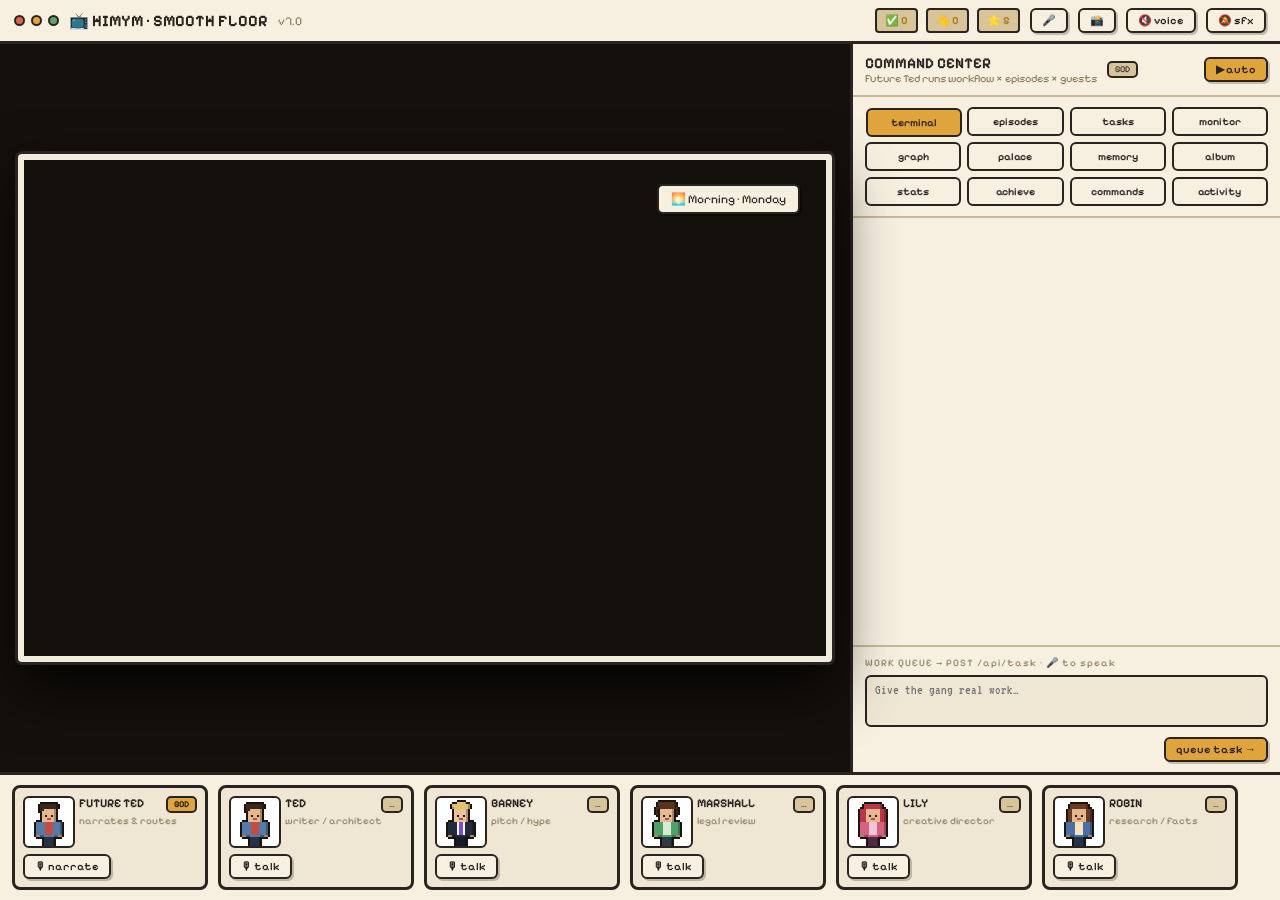
==== commit e4e5f828: "Release v7.0.0: The Smooth Release - adds refined pixel sprites, smooth delta-time walking, door way" ====
--- a/dashboard.html
+++ b/dashboard.html
@@ -1,8 +1,8 @@
 <!DOCTYPE html>
 <html lang="en"><head>
 <meta charset="utf-8"><meta name="viewport" content="width=device-width,initial-scale=1">
-<title>HIMYM · Guest Star Floor</title>
-<link href="@url:`https://fonts.googleapis.com/css2?family=Pixelify+Sans:wght@400;600;700&family=VT323&display=swap`" rel="stylesheet">
+<title>HIMYM · Smooth Floor</title>
+<link href="https://fonts.googleapis.com/css2?family=Pixelify+Sans:wght@400;600;700&family=VT323&display=swap" rel="stylesheet">
 <style>
 :root{--paper:#efe6d3;--panel:#f7f0e1;--ink:#2b2320;--line:#c9b896;--lined:#8a7a5c;--accent:#e0a43c;--accentd:#b07f22;--green:#5da668;--blue:#5b8db8;--purple:#9370db;--amber:#d99a2b;--tan:#d8c49a;--red:#c0563f}
 *{box-sizing:border-box;margin:0}body{background:var(--paper);color:var(--ink);font-family:'Pixelify Sans',monospace;height:100vh;display:grid;grid-template-rows:44px 1fr 128px;overflow:hidden}
@@ -49,7 +49,7 @@
 .stat-box{border:2px solid var(--ink);border-radius:6px;background:var(--paper);padding:12px;text-align:center}
 .stat-box .label{font-size:10px;color:var(--lined)}.stat-box .value{font-size:24px;font-weight:700;color:var(--accentd)}
 .album{display:grid;grid-template-columns:1fr 1fr;gap:8px;padding:12px;overflow:auto}
-.album img{width:100%;border:4px solid #fff;box-shadow:3px 3px 0 rgba(0,0,0,.35);image-rendering:pixelated;background:#fff}
+.album img{width:100%;border:4px solid #fff;box-shadow:3px 3px 0 rgba(0,0,0,.35);background:#fff}
 footer{background:var(--panel);border-top:3px solid var(--ink);display:flex;gap:10px;padding:10px 12px;overflow-x:auto}
 .card{min-width:196px;border:3px solid var(--ink);border-radius:8px;background:var(--paper);padding:8px;display:grid;grid-template-columns:48px 1fr;gap:4px 8px;position:relative}
 .card.guest{border-style:dashed}
@@ -61,7 +61,7 @@
 <body>
 <header>
  <div class="lights"><i></i><i></i><i></i></div>
- <div class="logo">📺 HIMYM · GUEST STAR FLOOR</div><span class="ver">v6.0</span>
+ <div class="logo">📺 HIMYM · SMOOTH FLOOR</div><span class="ver">v7.0</span>
  <div class="statsbar"><span class="stat">✅ <b id="sDone">0</b></span><span class="stat">👋 <b id="sSlap">0</b></span><span class="stat">🌟 <b id="sCast">5</b></span></div>
  <button class="btn" id="micBtn">🎤</button><button class="btn" id="snapBtn">📸</button>
  <button class="btn" id="voiceBtn">🔇 voice</button><button class="btn" id="sfxBtn">🔕 sfx</button>
@@ -83,11 +83,11 @@
   </div>
   <div class="panels">
    <div class="panel on" data-p="terminal"><div class="term" id="term"></div></div>
-   <div class="panel" data-p="episodes"><div class="grid"><div class="rowline">Scripted arcs live here. Wrapped episodes queue follow-up work + take a polaroid.</div><div id="epList" style="display:flex;flex-direction:column;gap:6px"></div></div></div>
-   <div class="panel" data-p="tasks"><div class="grid"><div class="rowline">Queue work, drop .txt into <b>inbox/</b>, or hire guests: drop a JSON into <b>himym_data/guests/</b> (try carl.json / tracy.json).</div><div id="taskList" style="display:flex;flex-direction:column;gap:6px"></div></div></div>
+   <div class="panel" data-p="episodes"><div class="grid"><div class="rowline">Scripted arcs with spotlight, SFX, weather & polaroids.</div><div id="epList" style="display:flex;flex-direction:column;gap:6px"></div></div></div>
+   <div class="panel" data-p="tasks"><div class="grid"><div class="rowline">Queue work, drop .txt into <b>inbox/</b>, hire guests via <b>guests/</b> JSON.</div><div id="taskList" style="display:flex;flex-direction:column;gap:6px"></div></div></div>
    <div class="panel" data-p="monitor"><div class="grid" id="mon"></div></div>
    <div class="panel" data-p="graph"><div class="grid"><canvas id="gcan" width="390" height="260" style="border:2px solid var(--line);border-radius:6px;background:var(--paper)"></canvas><div class="rowline">Thickness = shipped together · Color = friendship.</div></div></div>
-   <div class="panel" data-p="palace"><div class="grid"><div class="rowline"><input id="palIn" style="flex:1;background:var(--panel);border:2px solid var(--ink);border-radius:6px;padding:6px;font:14px VT323;color:var(--ink)" placeholder="Search every memory… e.g. 'slap' or 'scotch'"></div><div id="palOut" style="display:flex;flex-direction:column;gap:6px"></div></div></div>
+   <div class="panel" data-p="palace"><div class="grid"><div class="rowline"><input id="palIn" style="flex:1;background:var(--panel);border:2px solid var(--ink);border-radius:6px;padding:6px;font:14px VT323;color:var(--ink)" placeholder="Search every memory… e.g. 'slap'"></div><div id="palOut" style="display:flex;flex-direction:column;gap:6px"></div></div></div>
    <div class="panel" data-p="memory"><div class="grid"><div id="memChips" style="display:flex;gap:6px;flex-wrap:wrap"></div><div id="memList" style="display:flex;flex-direction:column;gap:6px"></div></div></div>
    <div class="panel" data-p="album"><div class="album" id="albumGrid"></div></div>
    <div class="panel" data-p="stats"><div class="stats-grid" id="statsGrid"></div></div>
@@ -101,7 +101,7 @@
    <div class="panel" data-p="activity"><div class="term" id="act"></div></div>
   </div>
   <div class="queue"><div class="lbl">WORK QUEUE → POST /api/task · 🎤 to speak</div>
-   <textarea id="q" placeholder="Give the gang real work… or hire a guest star"></textarea>
+   <textarea id="q" placeholder="Give the gang real work…"></textarea>
    <div class="row"><button class="btn on" id="qSend">queue task →</button></div>
   </div>
  </aside>
@@ -111,9 +111,9 @@
 const CAST={
  ted:{label:'Ted',role:'writer / architect',skin:'#e6b88d',hair:'#3b261d',jacket:'#547aa8',shirt:'#c84c46',pants:'#273344',h:1.0,style:'ted'},
  barney:{label:'Barney',role:'pitch / hype',skin:'#edc195',hair:'#e3c36f',jacket:'#222937',shirt:'#f2f4f6',pants:'#161c27',h:.98,style:'barney',tie:'#7a4dcc'},
- marshall:{label:'Marshall',role:'legal review',skin:'#e7bb91',hair:'#5a331f',jacket:'#4fa16a',shirt:'#d8ecd3',pants:'#2f3b46',h:1.16,style:'marshall'},
- lily:{label:'Lily',role:'creative director',skin:'#eab691',hair:'#b73845',jacket:'#d7607e',shirt:'#f0c6d7',pants:'#4e2b45',h:.92,style:'lily'},
- robin:{label:'Robin',role:'research / facts',skin:'#e5b88b',hair:'#6a3b24',jacket:'#4a6fa5',shirt:'#f6e1bd',pants:'#25334a',h:1.02,style:'robin'}};
+ marshall:{label:'Marshall',role:'legal review',skin:'#e7bb91',hair:'#5a331f',jacket:'#4fa16a',shirt:'#d8ecd3',pants:'#2f3b46',h:1.14,style:'marshall'},
+ lily:{label:'Lily',role:'creative director',skin:'#eab691',hair:'#b73845',jacket:'#d7607e',shirt:'#f0c6d7',pants:'#4e2b45',h:.92,style:'lily',long:1},
+ robin:{label:'Robin',role:'research / facts',skin:'#e5b88b',hair:'#6a3b24',jacket:'#4a6fa5',shirt:'#f6e1bd',pants:'#25334a',h:1.02,style:'robin',long:1}};
 let ORDER=['ted','barney','marshall','lily','robin'],ALL=[...ORDER];
 const SLOTS={ted:0,barney:1,marshall:2,lily:0,robin:1};
 const ANCH={LivingRoom:[[250,420],[420,300],[180,300]],Kitchen:[[540,430],[560,300],[480,520]],Bedroom:[[270,680],[430,700]],Bar:[[720,430],[900,520],[720,600],[900,300]],Booth:[[1050,300],[1130,330]]};
@@ -128,10 +128,53 @@
 const ACH={first_slap:['👋','First Slap','A slap was delivered'],slap_10:['👋','Slap Master','10 slaps'],all_legendary:['✨','Legendary Squad','Everyone went legendary'],playbook_used:['📖','The Playbook','A play was attempted'],first_ship:['📦','First Delivery','A task shipped'],ship_10:['📦','Shipping Machine','10 tasks shipped'],group_photo:['📸','Group Photo','Everyone in one room'],full_house:['🏠','Full House','7+ cast members']};
 const $=id=>document.getElementById(id);const esc=s=>String(s||'').replace(/[&<>"]/g,c=>({'&':'&','<':'<','>':'>','"':'"'}[c]));
 const C=$('floor'),X=C.getContext('2d');X.imageSmoothingEnabled=false;
-function R(g,x,y,w,h,c){g.fillStyle=c;g.fillRect(x|0,y|0,w|0,h|0);}
-function O(g,x,y,w,h,c){R(g,x,y,w,h,'#2b2320');R(g,x+2,y+2,w-4,h-4,c);}
-function rr(g,x,y,w,h,r,c){g.fillStyle=c;g.beginPath();g.roundRect(x,y,w,h,r);g.fill();}
-/* audio */
+/* ================= REFINED PIXEL SPRITES (outlined + shaded, 22x30 @2x) ================= */
+const SW=22,SH=30,SPR={};
+function buildSprite(p){
+ const fr={};
+ const draw=(mode)=>(px)=>{
+  const D=p,E='#241812';
+  if(D.long)for(let y=5;y<=17;y++){px(5,y,D.hair);px(6,y,D.hair);px(15,y,D.hair);px(16,y,D.hair);}
+  for(let y=4;y<=11;y++)for(let x=7;x<=14;x++)px(x,y,D.skin);
+  if(mode==='blink'){px(9,8,'#8a6a4a');px(12,8,'#8a6a4a');}else{px(9,8,E);px(12,8,E);}
+  px(10,10,'#a05a4a');px(11,10,'#a05a4a');
+  for(let x=6;x<=15;x++)for(let y=2;y<=4;y++)px(x,y,D.hair);
+  if(D.style==='ted'){px(6,5,D.hair);px(7,5,D.hair);px(6,6,D.hair);}
+  if(D.style==='barney'){for(let x=9;x<=13;x++)px(x,1,D.hair);}
+  if(D.style==='marshall'){for(let x=6;x<=15;x++)px(x,1,D.hair);for(let y=4;y<=7;y++){px(5,y,D.hair);px(16,y,D.hair);}}
+  if(D.style==='lily'||D.style==='guestlong'){for(let y=5;y<=16;y++){px(4,y,D.hair);px(17,y,D.hair);}}
+  if(D.style==='robin'){for(let y=5;y<=14;y++)px(17,y,D.hair);}
+  if(D.style==='guest'){px(6,5,D.hair);px(15,5,D.hair);}
+  for(let y=12;y<=19;y++)for(let x=6;x<=15;x++)px(x,y,D.jacket);
+  for(let y=12;y<=18;y++)for(let x=9;x<=12;x++)px(x,y,D.shirt);
+  if(D.tie){for(let y=12;y<=18;y++){px(10,y,D.tie);px(11,y,D.tie);}}
+  const sw=mode==='w1'?1:mode==='w0'?-1:0;
+  for(let y=12;y<=18;y++){px(4,y+sw,D.jacket);px(5,y+sw,D.jacket);px(16,y-sw,D.jacket);px(17,y-sw,D.jacket);}
+  px(4,19+sw,D.skin);px(5,19+sw,D.skin);px(16,19-sw,D.skin);px(17,19-sw,D.skin);
+  const SHOE=D.shoe||'#1a1a1a';
+  if(mode==='w0'){for(let y=20;y<=26;y++){for(let x=7;x<=9;x++)px(x,y,D.pants);for(let x=12;x<=14;x++)px(x,y,D.pants);}
+   for(let x=6;x<=9;x++)px(x,27,SHOE);for(let x=12;x<=15;x++)px(x,27,SHOE);}
+  else if(mode==='w1'){for(let y=20;y<=25;y++)for(let x=8;x<=10;x++)px(x,y,D.pants);
+   for(let y=20;y<=27;y++)for(let x=11;x<=13;x++)px(x,y,D.pants);
+   for(let x=8;x<=11;x++)px(x,25,SHOE);for(let x=11;x<=14;x++)px(x,27,SHOE);}
+  else{for(let y=20;y<=27;y++){for(let x=8;x<=10;x++)px(x,y,D.pants);for(let x=11;x<=13;x++)px(x,y,D.pants);}
+   for(let x=7;x<=10;x++)px(x,28,SHOE);for(let x=11;x<=14;x++)px(x,28,SHOE);}
+ };
+ for(const mode of ['idle','blink','w0','w1']){
+  const cv=document.createElement('canvas');cv.width=SW;cv.height=SH;const g=cv.getContext('2d');
+  draw(mode)((x,y,c)=>{g.fillStyle=c;g.fillRect(x,y,1,1);});
+  const id=g.getImageData(0,0,SW,SH),d=id.data,o=g.createImageData(SW,SH),q=o.data;
+  const A=(x,y)=>(x<0||y<0||x>=SW||y>=SH)?0:(d[(y*SW+x)*4+3]>0?1:0);
+  for(let y=0;y<SH;y++)for(let x=0;x<SW;x++){const i=(y*SW+x)*4;
+   if(d[i+3]>0){let m=1;if(!A(x+1,y)||!A(x,y+1))m=.72;
+    q[i]=d[i]*m;q[i+1]=d[i+1]*m;q[i+2]=d[i+2]*m;q[i+3]=255;}
+   else if(A(x+1,y)||A(x-1,y)||A(x,y+1)||A(x,y-1)){q[i]=26;q[i+1]=20;q[i+2]=16;q[i+3]=255;}}
+  g.putImageData(o,0,0);fr[mode]=cv;}
+ return fr;
+}
+function rebuildSprites(){for(const n of ALL)if(!SPR[n]&&CAST[n])SPR[n]=buildSprite(CAST[n]);}
+rebuildSprites();
+/* ================= audio / fx (unchanged core) ================= */
 let AC=null,sfxOn=false,voiceOn=false,amb=null;
 function ac(){if(!AC)AC=new (window.AudioContext||window.webkitAudioContext)();return AC;}
 function tone(f,t0,dur,type,vol){const a=ac(),o=a.createOscillator(),g=a.createGain();o.type=type||'square';o.frequency.value=f;
@@ -147,9 +190,184 @@
  for(let i=0;i<len;i++){l=(l+.02*(Math.random()*2-1))/1.02;d[i]=l*3;}
  const s=a.createBufferSource();s.buffer=b;s.loop=true;const f=a.createBiquadFilter();f.type='lowpass';f.frequency.value=420;
  const g=a.createGain();g.gain.value=.04;s.connect(f).connect(g).connect(a.destination);s.start();amb=s;}
- if(!on&&amb){amb.stop();amb=null;}
+ if(!on&&amb){amb.stop();amb=null;}}
 function speak(txt,who){if(!voiceOn||!('speechSynthesis' in window))return;const u=new SpeechSynthesisUtterance(txt);
  const V={ted:{p:1,r:1},barney:{p:.75,r:1.06},marshall:{p:.65,r:.95},lily:{p:1.25,r:1.02},robin:{p:1.05,r:1.05},carl:{p:.6,r:.9},tracy:{p:1.15,r:.98}};
  const v=V[who]||{p:.9,r:.92};u.pitch=v.p;u.rate=v.r;speechSynthesis.speak(u);}
 function toast(msg){const d=document.createElement('div');d.className='toast';d.textContent=msg;document.body.appendChild(d);setTimeout(()=>d.remove(),3500);}
+function snap(auto){const tc=document.createElement('canvas');tc.width=320;tc.height=200;tc.getContext('2d').drawImage(C,0,0,320,200);
+ album.unshift({url:tc.toDataURL('image/jpeg',.72),day:state.day||1});album=album.slice(0,12);
+ try{localStorage.setItem('himym_album',JSON.stringify(album));}catch(e){}
+ renderAlbum();shutter();if(!auto)toast('📸 polaroid saved to album');}
+function renderAlbum(){$('albumGrid').innerHTML=album.map(p=>`<img src="${p.url}" title="day ${p.day}">`).join('')||'<div class="rowline">No polaroids yet — press 📸.</div>';}
+function tokJS(s){return ((s||'').toLowerCase().match(/[a-z]{4,}/g))||[];}
+function palace(q){const docs=[];for(const[a,arr]of Object.entries(state.memory_all||{}))for(const m of arr)docs.push([a,m]);
+ const qw=tokJS(q);if(!qw.length||!docs.length)return[];
+ const df={};docs.forEach(([a,m])=>{const s=new Set(tokJS(m.dialogue));qw.forEach(w=>{if(s.has(w))df[w]=(df[w]||0)+1;});});
+ const N=docs.length;
+ return docs.map(([a,m])=>{const s=tokJS(m.dialogue);let sc=0;qw.forEach(w=>{const tf=s.filter(x=>x===w).length;if(tf)sc+=tf*Math.log(1+N/(df[w]||1));});return[sc,a,m];})
+  .filter(r=>r[0]>0).sort((x,y)=>y[0]-x[0]).slice(0,6);}
+/* ================= fetch ================= */
+async function update(){try{
+ const r=await fetch('sim_data.json?'+Date.now(),{cache:'no-store'});if(!r.ok)throw 0;
+ const d=await r.json();state=d;
+ if(d.guests){let changed=false;
+  for(const[n,meta]of Object.entries(d.guests)){if(!CAST[n]){CAST[n]=Object.assign({style:meta.long?'guestlong':'guest'},meta);changed=true;}}
+  ALL=[...ORDER,...Object.keys(d.guests)];
+  if(changed){rebuildSprites();buildRoster();}
+  $('sCast').textContent=ALL.length;}
+ if(d.weekday)weekday=d.weekday;
+ if(d.time_of_day&&d.time_of_day!==tod)tod=d.time_of_day;
+ $('timeBadge').textContent=({morning:'🌅',afternoon:'☀️',evening:'🌆',night:'🌙'}[tod]||'☀️')+' '+tod[0].toUpperCase()+tod.slice(1)+' · '+weekday;
+ weather=d.weather||'clear';
+ if(d.stats){$('sDone').textContent=d.stats.tasks_done||0;$('sSlap').textContent=d.stats.total_slaps||0;
+  if((d.stats.tasks_done||0)>prevDone){spawnConfetti(35);fanfare();log($('term'),'📦 deliverable shipped → outputs/','ok');}
+  prevDone=d.stats.tasks_done||0;
+  $('statsGrid').innerHTML=`<div class="stat-box"><div class="label">TASKS SHIPPED</div><div class="value">${d.stats.tasks_done||0}</div></div><div class="stat-box"><div class="label">REVIEWS</div><div class="value">${d.stats.reviews||0}</div></div><div class="stat-box"><div class="label">SLAPS</div><div class="value">${d.stats.total_slaps||0}</div></div><div class="stat-box"><div class="label">CAST</div><div class="value">${ALL.length}</div></div><div class="stat-box"><div class="label">DAY</div><div class="value">${d.day||1}</div></div><div class="stat-box"><div class="label">WEATHER</div><div class="value" style="font-size:16px">${weather==='rain'?'🌧':weather==='snow'?'❄':'☀'}</div></div>`;}
+ if(d.achievements){for(const[k,v]of Object.entries(d.achievements)){if(v&&!prevAch[k])toast('🏆 '+(ACH[k]?ACH[k][1]:k));}prevAch=d.achievements;
+  $('achGrid').innerHTML=Object.entries(ACH).map(([k,a])=>`<div class="rowline" style="opacity:${d.achievements[k]?1:.4}"><span style="font-size:20px">${a[0]}</span><div><b>${a[1]}</b><div style="font-size:10px;color:var(--lined)">${a[2]}</div></div>${d.achievements[k]?'<span style="color:var(--green)">✓</span>':''}</div>`).join('');}
+ (d.fx||[]).forEach(f=>{const k=typeof f==='string'?f:f.k;
+  if(k==='slap'){shake=14;slapSound();const m=RT.marshall,b=RT.barney;if(m&&b)spawnStars((m.x+b.x)/2,(m.y+b.y)/2-40);}
+  if(k==='confetti'){spawnConfetti();fanfare();}
+  if(k==='env')flights.push({t:0,a:f.a,b:f.b,kind:'env'});
+  if(k==='ship')flights.push({t:0,a:f.a,b:'__out',kind:'ship'});
+  if(k==='photo')snap(true);});
+ if(d.episode){$('epb').style.display='block';$('epb').innerHTML=`🎬 <b>${esc(d.episode.title)}</b> · ${'●'.repeat(d.episode.act)}${'○'.repeat(d.episode.acts-d.episode.act)}`;}
+ else $('epb').style.display='none';
+ if(d.recap&&d.recap.n!==seenRecap){seenRecap=d.recap.n;$('recap').style.display='flex';
+  $('rT').textContent=d.recap.title;$('rL').textContent=d.recap.line;$('rD').textContent='day '+d.recap.day+' · '+weekday;speak(d.recap.line,'ted');}
+ $('taskList').innerHTML=(d.tasks||[]).slice().reverse().map(t=>`<div class="rowline"><span class="bdg st-${t.stage}">${t.stage}</span><div style="flex:1">#${t.id} ${esc(t.text)}<div style="font-size:10px;color:var(--lined)">${t.worker||'—'} → ${t.reviewer||'—'}</div></div></div>`).join('')||'<div class="rowline">queue empty — auto mode will pick work</div>';
+ for(const[name,info]of Object.entries(d.agents||{})){const rt=ensureRT(name);if(!CAST[name])continue;
+  if(rt.sub!==info.sub_location){rt.sub=info.sub_location;const arr=ANCH[rt.sub]||ANCH.LivingRoom;const a=arr[(SLOTS[name]||ALL.indexOf(name))%arr.length];
+   rt.tx=a[0];rt.ty=a[1];routeTo(rt,a[0],a[1]);rt.idleT=0;log($('act'),'→ '+(CAST[name].label||name)+' walks to '+rt.sub);}
+  if(rt.status!==info.status){rt.status=info.status;log($('act'),'• '+(CAST[name].label||name)+' → '+info.status);}
+  if(rt.last!==info.last_dialogue){rt.last=info.last_dialogue;if(info.last_dialogue)say(name,info.last_dialogue);}}
+ $('mon').innerHTML=ALL.map(n=>{const i=(state.agents||{})[n]||{};return `<div class="rowline"><span class="nm">${(CAST[n]||{label:n}).label}</span><span class="bdg ${STATUS_CLS[i.status]||''}">${i.status||'—'}</span><span style="flex:1">${i.sub_location||''}</span></div>`;}).join('');
+ const sel=$('memChips').dataset.sel||'ted';
+ $('memChips').innerHTML=ALL.map(n=>`<span class="bdg" data-m="${n}" style="cursor:pointer;padding:5px 10px;${n===sel?'background:var(--accent)':''}">${(CAST[n]||{label:n}).label}</span>`).join('');
+ $('memChips').querySelectorAll('[data-m]').forEach(c=>c.onclick=()=>{$('memChips').dataset.sel=c.dataset.m;update();});
+ const mem=((state.agents||{})[sel]||{}).memory||[];
+ $('memList').innerHTML=mem.map(m=>`<div class="rowline">${esc(m.status)} · ${esc(m.sub)} — "${esc(m.dialogue)}"</div>`).join('')||'<div class="rowline">no memories yet</div>';
+ if(document.querySelector('[data-p="graph"]').classList.contains('on'))drawGraph(d.collab||{},d.relationships||{});
+ (d.logs||[]).slice(-1).forEach(l=>log($('act'),l.t+' '+l.m,'ok'));
+}catch(e){log($('term'),'⚠ simulation offline — retrying','warn');}}
+function drawGraph(col,rel){const g=$('gcan').getContext('2d');g.clearRect(0,0,390,260);const pos={};
+ ALL.forEach((n,i)=>{const a=i/ALL.length*6.28-1.57;pos[n]=[195+Math.cos(a)*100,130+Math.sin(a)*85];});
+ for(let i=0;i<ALL.length;i++)for(let j=i+1;j<ALL.length;j++){const a=ALL[i],b=ALL[j],c=((col[a]||{})[b])||0,s=((rel[a]||{})[b]||50);
+  if(c>0){g.strokeStyle=s>70?'#5da668':s>40?'#e0a43c':'#c0563f';g.lineWidth=1+Math.min(6,c);
+   g.beginPath();g.moveTo(...pos[a]);g.lineTo(...pos[b]);g.stroke();
+   g.fillStyle='#2b2320';g.font='10px "Pixelify Sans"';g.fillText('×'+c,(pos[a][0]+pos[b][0])/2,(pos[a][1]+pos[b][1])/2);}}
+ for(const n of ALL){const[x,y]=pos[n];g.fillStyle=(CAST[n]||{jacket:'#888'}).jacket;g.fillRect(x-12,y-12,24,24);g.lineWidth=2;g.strokeStyle='#2b2320';g.strokeRect(x-12,y-12,24,24);g.fillStyle='#2b2320';g.font='10px "Pixelify Sans"';g.textAlign='center';g.fillText(((CAST[n]||{label:n}).label).toUpperCase(),x,y+26);}g.textAlign='left';}
+/* ================= ambient life ================= */
+function ambience(now,night){
+ const a=.08+Math.random()*.08;X.fillStyle='rgba(120,200,255,'+a+')';X.fillRect(258,112,132,86);
+ X.fillStyle='rgba(255,255,255,.06)';X.fillRect(258,112+((now/30)%86),132,2);
+ if(night){const p=.6+Math.sin(now/300)*.25;const g=X.createRadialGradient(1243,455,5,1243,455,90);
+  g.addColorStop(0,'rgba(255,80,120,'+(0.22*p)+')');g.addColorStop(1,'rgba(255,80,120,0)');X.fillStyle=g;X.fillRect(1153,365,180,180);}
+ for(const[sx,sy]of[[798,300],[830,312]])for(let i=0;i<3;i++){const q=((now/900)+i/3)%1;
+  X.fillStyle='rgba(255,255,255,'+(0.25*(1-q))+')';X.fillRect(sx+Math.sin(now/300+i*2)*3,sy-q*26,2,2);}
+ if(!night)for(const m of MOTES){m[1]+=m[3];m[0]+=Math.sin(now/700+m[4])*.2;if(m[1]>m[5])m[1]=90;
+  X.fillStyle='rgba(255,240,200,.16)';X.fillRect(m[0],m[1],2,2);}
+}
+/* ================= FRAME LOOP (delta-time smooth) ================= */
+let last=performance.now();
+function frame(now){const dt=Math.min(.05,(now-last)/1000);last=now;t++;
+ X.setTransform(1,0,0,1,0,0);X.clearRect(0,0,1280,800);
+ if(shake>0.5){X.translate((Math.random()-.5)*shake,(Math.random()-.5)*shake);shake*=.82;}else shake=0;
+ /* smooth movement: waypoints via door, ease-out, wander */
+ for(const n of ALL){const rt=RT[n];if(!rt)continue;
+  rt.blink-=dt; if(rt.blink<-0.18)rt.blink=2+Math.random()*3;
+  let wp=null;
+  if(rt.path&&rt.path.length)wp=rt.path[0];
+  else{rt.idleT+=dt;
+   if(rt.idleT>8){rt.idleT=0;const bx=rt.x+(Math.random()*80-40),by=rt.y+(Math.random()*50-25);
+    const minX=rt.x<620?90:660,maxX=rt.x<620?600:1240;
+    rt.path=[[Math.max(minX,Math.min(maxX,bx)),Math.max(130,Math.min(760,by))]];}}
+  if(wp){const dx=wp[0]-rt.x,dy=wp[1]-rt.y,d=Math.hypot(dx,dy);
+   if(d<4){rt.path.shift();if(rt.path&&rt.path.length===0)rt.path=null;}
+   else{let sp=95*(CAST[n]?CAST[n].h:1);if(d<28)sp=42;
+    const mv=sp*dt;rt.x+=dx/d*mv;rt.y+=dy/d*mv;
+    if(Math.abs(dx)>2)rt.fac=dx<0?-1:1;
+    rt.stepAcc+=mv;rt.wf=Math.floor(rt.stepAcc/13)%2;rt.moving=true;}}
+  else rt.moving=false;}
+ const night=(tod==='night'||tod==='evening');
+ const im=night&&IMG.night.naturalWidth?IMG.night:(IMG.day.naturalWidth?IMG.day:null);
+ if(im)X.drawImage(im,0,0,1280,800);else X.drawImage(FC,0,0);
+ ambience(now,night);
+ if(night){X.fillStyle='rgba(8,10,40,.16)';X.fillRect(0,0,1280,800);
+  for(const[lx,ly]of[[300,180],[830,140],[1080,260],[760,420]]){const g=X.createRadialGradient(lx,ly,10,lx,ly,150);
+   g.addColorStop(0,'rgba(255,190,90,.18)');g.addColorStop(1,'rgba(255,190,90,0)');X.fillStyle=g;X.fillRect(lx-150,ly-150,300,300);}}
+ if(weather==='rain'){while(drops.length<110)drops.push([Math.random()*1300,-10,9+Math.random()*7]);
+  X.strokeStyle='rgba(180,200,255,.35)';X.lineWidth=1;X.beginPath();
+  for(const d of drops){d[1]+=d[2]*dt*60;d[0]-=2*dt*60;if(d[1]>800){d[1]=-10;d[0]=Math.random()*1300;}X.moveTo(d[0],d[1]);X.lineTo(d[0]-3,d[1]+12);}X.stroke();}
+ if(weather==='snow'){while(flakes.length<90)flakes.push([Math.random()*1280,-10,.8+Math.random()*1.4,Math.random()*6]);
+  X.fillStyle='rgba(255,255,255,.85)';for(const f of flakes){f[1]+=f[2]*dt*60;f[3]+=.05;f[0]+=Math.sin(f[3]);
+   if(f[1]>800){f[1]=-8;f[0]=Math.random()*1280;}X.fillRect(f[0],f[1],3,3);}}
+ if(state.episode&&RT[state.episode.focus]){const f=RT[state.episode.focus];
+  const g=X.createRadialGradient(f.x,f.y-20,40,f.x,f.y-20,280);g.addColorStop(0,'rgba(0,0,0,0)');g.addColorStop(1,'rgba(0,0,0,.42)');
+  X.fillStyle=g;X.fillRect(0,0,1280,800);}
+ const sorted=ALL.filter(n=>RT[n]&&SPR[n]).sort((a,b)=>RT[a].y-RT[b].y);
+ for(const n of sorted){const rt=RT[n],sc=CAST[n].h||1;
+  const bob=rt.moving?Math.sin(rt.stepAcc*.35)*1.2:Math.sin((t/14)+n.length*7)*.8;
+  X.fillStyle='rgba(0,0,0,.28)';X.beginPath();X.ellipse(rt.x,rt.y+4,13*sc,4.5,0,0,7);X.fill();
+  const fr=rt.moving?(rt.wf?'w1':'w0'):(rt.blink<0?'blink':'idle');
+  const spr=SPR[n][fr];
+  X.save();X.translate(rt.x,0);if(rt.fac<0)X.scale(-1,1);
+  X.drawImage(spr,-22*sc,(rt.y-56*sc)+bob,44*sc,60*sc);X.restore();
+  statusBubble(X,rt.x,rt.y-64*sc,rt.status||'Idle');
+  if(rt.say&&now<rt.sayUntil)sayBubble(X,rt.x,rt.y-84*sc,rt.say);}
+ flights=flights.filter(f=>{f.t+=dt*1.1;const A=RT[f.a];if(!A)return false;
+  const B=f.b==='__out'?{x:1210,y:90}:(RT[f.b]||A);
+  const x=A.x+(B.x-A.x)*f.t,y=(A.y-46)+(B.y-46-(A.y-46))*f.t-Math.sin(f.t*3.14)*40;
+  if(f.kind==='env'){X.fillStyle='#fff';X.fillRect(x-5,y-4,10,8);X.strokeStyle='#2b2320';X.lineWidth=1;X.strokeRect(x-5,y-4,10,8);X.beginPath();X.moveTo(x-5,y-4);X.lineTo(x,y);X.lineTo(x+5,y-4);X.stroke();}
+  else{X.fillStyle='#e0a43c';X.fillRect(x-6,y-5,12,10);X.strokeStyle='#2b2320';X.strokeRect(x-6,y-5,12,10);X.fillStyle='#2b2320';X.fillRect(x-6,y-1,12,2);}
+  return f.t<1;});
+ for(let i=0;i<ALL.length;i++)for(let j=i+1;j<ALL.length;j++){const a=RT[ALL[i]],b=RT[ALL[j]];if(!a||!b)continue;
+  if(a.sub===b.sub&&(a.status==='Chatting'||b.status==='Chatting')){const q=(t%60)/60,nx=a.x+(b.x-a.x)*q,ny=a.y-56-Math.sin(q*3.14)*22;
+   X.fillStyle='#fff';X.fillRect(nx-4,ny-3,8,6);X.strokeStyle='#2b2320';X.lineWidth=1;X.strokeRect(nx-4,ny-3,8,6);}}
+ parts=parts.filter(p=>{p.x+=p.vx*dt*60;p.y+=p.vy*dt*60;if(p.star){p.life--;p.s*=.94;if(p.life<=0)return false;}else{p.vy+=.05;if(p.y>810)return false;}
+  X.fillStyle=p.c;X.fillRect(p.x,p.y,p.s,p.star?p.s*.6:p.s*.7);return true;});
+ requestAnimationFrame(frame);}
+requestAnimationFrame(frame);
+/* roster */
+function portrait(cv,n){const s=SPR[n];if(!s)return;const g=cv.getContext('2d');g.imageSmoothingEnabled=false;g.clearRect(0,0,48,48);g.drawImage(s.idle,0,0,SW,SH,4,2,40,55);}
+function buildRoster(){const ros=$('roster');
+ ros.innerHTML='<div class="card"><canvas class="pface" width="48" height="48" data-pf="ted"></canvas><div class="nm">FUTURE TED <span class="bdg" style="background:var(--accent)">GOD</span></div><div class="sb">narrates & routes</div><button class="btn talk" data-a="god">🎙 narrate</button></div>'+
+ ALL.map(n=>`<div class="card ${ORDER.includes(n)?'':'guest'}"><canvas class="pface" width="48" height="48" data-pf="${n}"></canvas><div class="nm">${(CAST[n]||{label:n}).label.toUpperCase()}${ORDER.includes(n)?'':' <span class="bdg" style="background:var(--blue);color:#fff">GUEST</span>'}</div><div class="sb">${(CAST[n]||{role:'?'}).role}</div><span class="bdg">…</span><button class="btn talk" data-a="${n}">🎙 talk</button></div>`).join('');
+ ros.querySelectorAll('[data-pf]').forEach(cv=>portrait(cv,cv.dataset.pf));
+ ros.querySelectorAll('.talk').forEach(b=>b.onclick=()=>{const a=b.dataset.a;
+  if(a==='god'){const l=NARR[(Math.random()*NARR.length)|0];log($('term'),'> narrator: "'+l+'"','p');speak(l,'ted');}
+  else say(a,(QUIPS[a]||['Hey!'])[(Math.random()*(QUIPS[a]||['Hey!']).length)|0]);});}
+buildRoster();
+/* UI wiring */
+document.querySelectorAll('.tab').forEach(tb=>tb.onclick=()=>{document.querySelectorAll('.tab').forEach(x=>x.classList.remove('on'));document.querySelectorAll('.panel').forEach(x=>x.classList.remove('on'));tb.classList.add('on');document.querySelector('[data-p="'+tb.dataset.t+'"]').classList.add('on');if(tb.dataset.t==='graph')drawGraph(state.collab||{},state.relationships||{});if(tb.dataset.t==='album')renderAlbum();});
+$('epList').innerHTML=EPS.map(e=>`<div class="rowline"><div style="flex:1"><b>${esc(e.t)}</b><div style="font-size:10px;color:var(--lined)">${esc(e.d)}</div></div><button class="btn" data-ep="${e.id}">▶ play</button></div>`).join('');
+$('epList').querySelectorAll('[data-ep]').forEach(b=>b.onclick=()=>{fetch('/api/episode',{method:'POST',headers:{'Content-Type':'application/json'},body:JSON.stringify({id:b.dataset.ep})}).then(r=>r.json()).then(j=>log($('term'),j.ok?'🎬 rolling: '+b.dataset.ep:'⚠ episode busy',j.ok?'ok':'warn'));});
+$('rX').onclick=()=>{$('recap').style.display='none';};
+$('snapBtn').onclick=()=>snap(false);
+$('micBtn').onclick=()=>{const SR=window.SpeechRecognition||window.webkitSpeechRecognition;if(!SR){toast('🎤 not supported here');return;}
+ const r=new SR();r.lang='en-US';r.onresult=e=>{$('q').value=e.results[0][0].transcript;toast('🎤 heard: '+e.results[0][0].transcript);};r.start();toast('🎤 listening…');};
+$('palIn').oninput=()=>{const res=palace($('palIn').value);
+ $('palOut').innerHTML=res.map(([sc,a,m])=>`<div class="rowline"><span class="bdg">${(CAST[a]||{label:a}).label}</span><div style="flex:1">"${esc(m.dialogue)}"<div style="font-size:10px;color:var(--lined)">${esc(m.status)} · ${esc(m.sub)} · score ${sc.toFixed(1)}</div></div></div>`).join('')||'<div class="rowline">type to search the palace…</div>';};
+$('voiceBtn').onclick=e=>{voiceOn=!voiceOn;e.target.textContent=voiceOn?'🔊 voice':'🔇 voice';e.target.classList.toggle('on',voiceOn);if(voiceOn)speak('Kids, let me tell you a story.','ted');};
+$('sfxBtn').onclick=e=>{sfxOn=!sfxOn;e.target.textContent=sfxOn?'🔔 sfx':'🔕 sfx';e.target.classList.toggle('on',sfxOn);ambient(sfxOn);if(sfxOn)blip();};
+$('qSend').onclick=()=>{const v=$('q').value.trim();if(!v)return;$('q').value='';
+ fetch('/api/task',{method:'POST',headers:{'Content-Type':'application/json'},body:JSON.stringify({text:v})})
+ .then(r=>r.json()).then(j=>log($('term'),j.ok?'✓ task queued: '+v:'⚠ empty task',j.ok?'ok':'warn')).catch(()=>log($('term'),'⚠ director unreachable','warn'));};
+$('autoBtn').onclick=e=>{e.target.classList.toggle('on');log($('term'),'• auto mode '+(e.target.classList.contains('on')?'ON':'OFF'),'i');};
+$('cmds').querySelectorAll('[data-c]').forEach(c=>c.onclick=()=>{const cmd=c.dataset.c;log($('term'),'> /'+cmd,'p');
+ if(cmd==='suitup')say('barney','Suit up!');if(cmd==='legendary'){say('barney','LEGENDARY!');spawnConfetti();fanfare();}
+ if(cmd==='slapbet'){say('marshall','SLAP BET!');setTimeout(()=>{say('barney','Ow. Worth it.');shake=14;slapSound();if(RT.barney)spawnStars(RT.barney.x,RT.barney.y-40);},700);}
+ if(cmd==='scotch')say('robin','Scotch. Neat. Now.');});
+C.addEventListener('mousemove',e=>{const r=C.getBoundingClientRect();const x=(e.clientX-r.left)*1280/r.width,y=(e.clientY-r.top)*800/r.height;
+ hover=ALL.find(n=>RT[n]&&Math.hypot(RT[n].x-x,RT[n].y-y)<40)||null;const tip=$('tip');
+ if(hover){const i=(state.agents||{})[hover];tip.style.display='block';
+  tip.style.left=Math.min(r.width-240,Math.max(4,RT[hover].x*r.width/1280-80))+'px';tip.style.top=Math.max(4,RT[hover].y*r.height/800-140)+'px';
+  tip.innerHTML='<b>'+((CAST[hover]||{label:hover}).label).toUpperCase()+' · '+((CAST[hover]||{role:'?'}).role).toUpperCase()+'</b>'+(i?i.status+' · '+i.sub_location+'<br>"'+esc(i.last_dialogue)+'"':'');}
+ else tip.style.display='none';});
+log($('term'),'> booting smooth floor v7…','p');
+log($('term'),'• outlined+shaded pixel sprites · delta-time walking · door pathing · idle wander','i');
+log($('term'),'• ambience: TV static · neon pulse · steam · dust motes','i');
+log($('term'),'✓ floor ready — suit up','ok');
+update();setInterval(update,2000);
 </script></body></html>
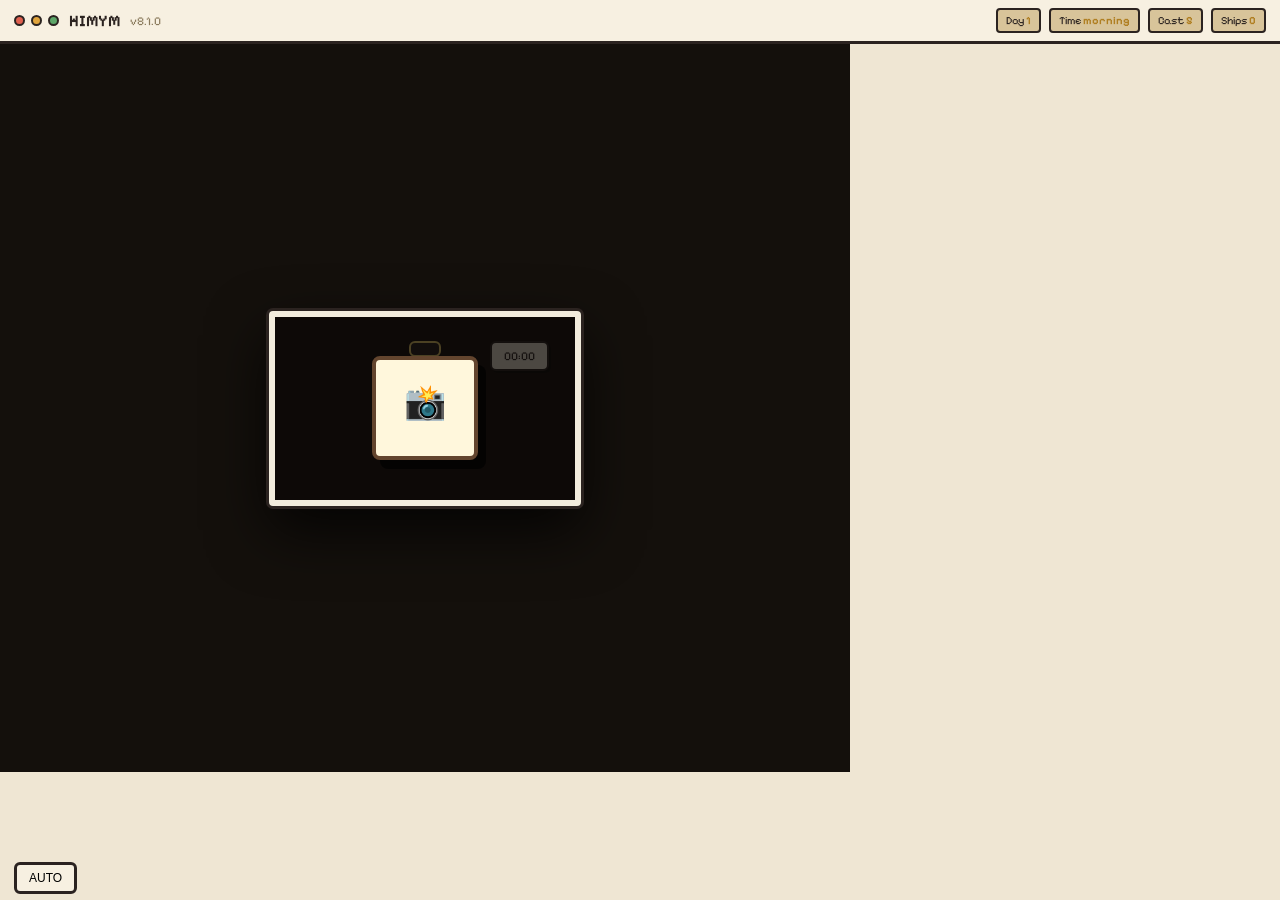
==== commit 9c7ad161: "v8.1.0 - public release" ====
--- a/dashboard.html
+++ b/dashboard.html
@@ -21,353 +21,236 @@
 .recap{position:absolute;inset:0;background:rgba(10,8,6,.72);display:flex;align-items:center;justify-content:center;z-index:8}
 .rcard{background:#fff7dc;color:#422d20;border:4px solid #63452e;border-radius:8px;padding:22px 28px;max-width:420px;text-align:center;box-shadow:8px 9px #000a}
 .rcard .rumb{font-size:34px}.rcard h3{font-size:20px;margin:6px 0}.rcard p{font-size:13px;line-height:1.5;margin-bottom:10px}.rcard .rday{font-size:10px;color:#8a6a4a;margin-bottom:10px}
-.toast{position:fixed;top:56px;right:16px;background:var(--accent);border:3px solid var(--ink);border-radius:8px;padding:10px 16px;font-weight:700;box-shadow:4px 4px 0 rgba(0,0,0,.3);z-index:99;animation:tin .4s}
-@keyframes tin{from{transform:translateX(300px)}to{transform:translateX(0)}}
-.tip{position:absolute;display:none;z-index:9;width:230px;background:#fff7dc;color:#422d20;border:3px solid #63452e;border-radius:6px;padding:8px 10px;font-size:12px;box-shadow:4px 5px #26191088;pointer-events:none}
-.tip b{display:block;font-size:11px;margin-bottom:2px}
-aside{background:var(--panel);border-left:3px solid var(--ink);display:flex;flex-direction:column;min-height:0}
-.chead{display:flex;align-items:center;gap:10px;padding:10px 12px;border-bottom:2px solid var(--line)}
-.chead h2{font-size:15px}.chead .sub{font-size:11px;color:var(--lined)}
-.btn{background:var(--panel);border:2px solid var(--ink);border-radius:6px;padding:4px 10px;font:600 11px 'Pixelify Sans';cursor:pointer;box-shadow:2px 2px 0 rgba(43,35,32,.25);color:var(--ink)}
-.btn:active{transform:translate(1px,1px);box-shadow:none}.btn.on{background:var(--accent)}
-.tabs{display:grid;grid-template-columns:repeat(4,1fr);gap:6px;padding:10px 12px;border-bottom:2px solid var(--line)}
-.tab{border:2px solid var(--ink);border-radius:6px;background:var(--panel);padding:6px 2px;text-align:center;font:600 10.5px 'Pixelify Sans';cursor:pointer;color:var(--ink)}
-.tab.on{background:var(--accent);transform:translate(1px,1px)}
-.panels{flex:1;min-height:0;position:relative}.panel{position:absolute;inset:0;display:none;flex-direction:column}.panel.on{display:flex}
-.term{flex:1;overflow:auto;padding:12px 14px;font:15px 'VT323';line-height:1.45}
-.term .ln{margin:2px 0;white-space:pre-wrap}.term .p{color:var(--accentd)}.term .i{color:var(--lined)}.term .ok{color:var(--green)}.term .warn{color:var(--red)}
-.queue{border-top:2px solid var(--line);padding:10px 12px}.queue .lbl{font-size:10px;letter-spacing:.1em;color:var(--lined);margin-bottom:6px}
-.queue textarea{width:100%;height:52px;resize:none;background:var(--paper);border:2px solid var(--ink);border-radius:6px;padding:6px 8px;font:14px 'VT323';color:var(--ink)}
-.queue .row{display:flex;gap:6px;margin-top:6px;justify-content:flex-end}
-.grid{padding:12px;overflow:auto;display:flex;flex-direction:column;gap:8px}
-.rowline{display:flex;align-items:center;gap:8px;border:2px solid var(--line);border-radius:6px;padding:6px 8px;background:var(--paper);font-size:12px}
-.rowline .nm{font-weight:700;width:76px}
-.bdg{font-size:9px;border:2px solid var(--ink);border-radius:5px;padding:1px 6px;background:var(--tan);white-space:nowrap}
-.bdg.working,.st-done{background:var(--green);color:#fff}.bdg.drinking{background:var(--amber)}.bdg.legendary{background:var(--purple);color:#fff}.bdg.chatting,.st-drafting{background:var(--blue);color:#fff}
-.st-queued{background:var(--tan)}.st-reviewing{background:var(--amber)}.st-revising{background:var(--red);color:#fff}
-.stats-grid{display:grid;grid-template-columns:repeat(2,1fr);gap:8px;padding:12px}
-.stat-box{border:2px solid var(--ink);border-radius:6px;background:var(--paper);padding:12px;text-align:center}
-.stat-box .label{font-size:10px;color:var(--lined)}.stat-box .value{font-size:24px;font-weight:700;color:var(--accentd)}
-.album{display:grid;grid-template-columns:1fr 1fr;gap:8px;padding:12px;overflow:auto}
-.album img{width:100%;border:4px solid #fff;box-shadow:3px 3px 0 rgba(0,0,0,.35);background:#fff}
-footer{background:var(--panel);border-top:3px solid var(--ink);display:flex;gap:10px;padding:10px 12px;overflow-x:auto}
-.card{min-width:196px;border:3px solid var(--ink);border-radius:8px;background:var(--paper);padding:8px;display:grid;grid-template-columns:48px 1fr;gap:4px 8px;position:relative}
-.card.guest{border-style:dashed}
-.card .pface{grid-row:1/4;border:2px solid var(--ink);border-radius:6px;background:#fff;image-rendering:pixelated}
-.card .nm{font-weight:700;font-size:12px}.card .sb{font-size:10px;color:var(--lined)}
-.card .bdg{position:absolute;top:8px;right:8px}.card .talk{grid-column:1/3;justify-self:start}
-::-webkit-scrollbar{width:10px}::-webkit-scrollbar-thumb{background:var(--lined);border-radius:5px}
-</style></head>
+.toast{position:fixed;top:56px;right:16px;background:var(--accent);border:3px solid var(--ink);border-radius:8px;padding:10px 16px;font-weight:700;box-shadow:4px 4px 0 rgba(0,0,0,.4)}
+.term{position:fixed;bottom:0;left:0;right:0;height:120px;background:#000000ee;color:#0f0;overflow:hidden;font-family:monospace;padding:6px;white-space:pre-wrap;font-size:13px}
+#term{height:100%;color:#0f0}
+#autoBtn{position:fixed;bottom:6px;left:14px;background:var(--panel);border:3px solid var(--ink);border-radius:6px;padding:6px 12px;font-size:12px;cursor:pointer}
+#autoBtn.on{background:var(--accent);color:var(--paper)}
+#term::-webkit-scrollbar{width:6px}
+#term::-webkit-scrollbar-track{background:#0004}
+#term::-webkit-scrollbar-thumb{background:#0f0;border-radius:3px}
+#term::-webkit-scrollbar-thumb:hover{background:#0a0}
+</style>
+</head>
 <body>
 <header>
- <div class="lights"><i></i><i></i><i></i></div>
- <div class="logo">📺 HIMYM · SMOOTH FLOOR</div><span class="ver">v7.0</span>
- <div class="statsbar"><span class="stat">✅ <b id="sDone">0</b></span><span class="stat">👋 <b id="sSlap">0</b></span><span class="stat">🌟 <b id="sCast">5</b></span></div>
- <button class="btn" id="micBtn">🎤</button><button class="btn" id="snapBtn">📸</button>
- <button class="btn" id="voiceBtn">🔇 voice</button><button class="btn" id="sfxBtn">🔕 sfx</button>
+<div class="lights"><i></i><i></i><i></i></div>
+<div class="logo">HIMYM</div>
+<div class="ver">v8.1.0</div>
+<div class="statsbar">
+<div class="stat">Day <b id="day">1</b></div>
+<div class="stat">Time <b id="tod">morning</b></div>
+<div class="stat">Cast <b id="cast">5</b></div>
+<div class="stat">Ships <b id="ships">0</b></div>
+</div>
 </header>
 <main>
- <section class="floorpane"><div class="frame">
-   <canvas id="floor" width="1280" height="800"></canvas>
-   <div class="epbanner" id="epb" style="display:none"></div>
-   <div class="timebadge" id="timeBadge">🌅 Morning · Monday</div>
-   <div class="recap" id="recap" style="display:none"><div class="rcard"><div class="rumb">☂</div><h3 id="rT"></h3><p id="rL"></p><div class="rday" id="rD"></div><button class="btn on" id="rX">that's legendary →</button></div></div>
-   <div class="tip" id="tip"></div>
- </div></section>
- <aside>
-  <div class="chead"><div><h2>COMMAND CENTER</h2><div class="sub">Future Ted runs workflow × episodes × guests</div></div><span class="bdg">GOD</span><div style="margin-left:auto"><button class="btn on" id="autoBtn">▶ auto</button></div></div>
-  <div class="tabs">
-   <div class="tab on" data-t="terminal">terminal</div><div class="tab" data-t="episodes">episodes</div><div class="tab" data-t="tasks">tasks</div><div class="tab" data-t="monitor">monitor</div>
-   <div class="tab" data-t="graph">graph</div><div class="tab" data-t="palace">palace</div><div class="tab" data-t="memory">memory</div><div class="tab" data-t="album">album</div>
-   <div class="tab" data-t="stats">stats</div><div class="tab" data-t="achieve">achieve</div><div class="tab" data-t="commands">commands</div><div class="tab" data-t="activity">activity</div>
-  </div>
-  <div class="panels">
-   <div class="panel on" data-p="terminal"><div class="term" id="term"></div></div>
-   <div class="panel" data-p="episodes"><div class="grid"><div class="rowline">Scripted arcs with spotlight, SFX, weather & polaroids.</div><div id="epList" style="display:flex;flex-direction:column;gap:6px"></div></div></div>
-   <div class="panel" data-p="tasks"><div class="grid"><div class="rowline">Queue work, drop .txt into <b>inbox/</b>, hire guests via <b>guests/</b> JSON.</div><div id="taskList" style="display:flex;flex-direction:column;gap:6px"></div></div></div>
-   <div class="panel" data-p="monitor"><div class="grid" id="mon"></div></div>
-   <div class="panel" data-p="graph"><div class="grid"><canvas id="gcan" width="390" height="260" style="border:2px solid var(--line);border-radius:6px;background:var(--paper)"></canvas><div class="rowline">Thickness = shipped together · Color = friendship.</div></div></div>
-   <div class="panel" data-p="palace"><div class="grid"><div class="rowline"><input id="palIn" style="flex:1;background:var(--panel);border:2px solid var(--ink);border-radius:6px;padding:6px;font:14px VT323;color:var(--ink)" placeholder="Search every memory… e.g. 'slap'"></div><div id="palOut" style="display:flex;flex-direction:column;gap:6px"></div></div></div>
-   <div class="panel" data-p="memory"><div class="grid"><div id="memChips" style="display:flex;gap:6px;flex-wrap:wrap"></div><div id="memList" style="display:flex;flex-direction:column;gap:6px"></div></div></div>
-   <div class="panel" data-p="album"><div class="album" id="albumGrid"></div></div>
-   <div class="panel" data-p="stats"><div class="stats-grid" id="statsGrid"></div></div>
-   <div class="panel" data-p="achieve"><div class="grid" id="achGrid"></div></div>
-   <div class="panel" data-p="commands"><div class="grid"><div id="cmds" style="display:flex;gap:6px;flex-wrap:wrap">
-     <span class="bdg" data-c="suitup" style="cursor:pointer;padding:6px 12px">/suitup</span>
-     <span class="bdg" data-c="slapbet" style="cursor:pointer;padding:6px 12px">/slapbet</span>
-     <span class="bdg" data-c="scotch" style="cursor:pointer;padding:6px 12px">/scotch</span>
-     <span class="bdg" data-c="legendary" style="cursor:pointer;padding:6px 12px">/legendary</span>
-   </div><div class="rowline">Commands inject floor events.</div></div></div>
-   <div class="panel" data-p="activity"><div class="term" id="act"></div></div>
-  </div>
-  <div class="queue"><div class="lbl">WORK QUEUE → POST /api/task · 🎤 to speak</div>
-   <textarea id="q" placeholder="Give the gang real work…"></textarea>
-   <div class="row"><button class="btn on" id="qSend">queue task →</button></div>
-  </div>
- </aside>
+<div class="floorpane">
+<div class="frame">
+<canvas id="floor"></canvas>
+<div class="timebadge"><span id="time">00:00</span></div>
+<div class="epbanner"><span id="ep"></span></div>
+<div class="recap"><div class="rcard"><div class="rumb">📸</div><h3 id="recapTitle"></h3><p id="recapLine"></p><div class="rday" id="recapDay"></div></div></div>
+</div>
+</div>
+<div id="term"></div>
+<button id="autoBtn">AUTO</button>
 </main>
-<footer id="roster"></footer>
 <script>
-const CAST={
- ted:{label:'Ted',role:'writer / architect',skin:'#e6b88d',hair:'#3b261d',jacket:'#547aa8',shirt:'#c84c46',pants:'#273344',h:1.0,style:'ted'},
- barney:{label:'Barney',role:'pitch / hype',skin:'#edc195',hair:'#e3c36f',jacket:'#222937',shirt:'#f2f4f6',pants:'#161c27',h:.98,style:'barney',tie:'#7a4dcc'},
- marshall:{label:'Marshall',role:'legal review',skin:'#e7bb91',hair:'#5a331f',jacket:'#4fa16a',shirt:'#d8ecd3',pants:'#2f3b46',h:1.14,style:'marshall'},
- lily:{label:'Lily',role:'creative director',skin:'#eab691',hair:'#b73845',jacket:'#d7607e',shirt:'#f0c6d7',pants:'#4e2b45',h:.92,style:'lily',long:1},
- robin:{label:'Robin',role:'research / facts',skin:'#e5b88b',hair:'#6a3b24',jacket:'#4a6fa5',shirt:'#f6e1bd',pants:'#25334a',h:1.02,style:'robin',long:1}};
-let ORDER=['ted','barney','marshall','lily','robin'],ALL=[...ORDER];
-const SLOTS={ted:0,barney:1,marshall:2,lily:0,robin:1};
-const ANCH={LivingRoom:[[250,420],[420,300],[180,300]],Kitchen:[[540,430],[560,300],[480,520]],Bedroom:[[270,680],[430,700]],Bar:[[720,430],[900,520],[720,600],[900,300]],Booth:[[1050,300],[1130,330]]};
-const STATUS_COL={Working:'#5da668',Idle:'#b8a888',Chatting:'#5b8db8',Drinking:'#d99a2b','Legendary-ing':'#9370db'};
-const STATUS_CLS={Working:'working',Idle:'idle',Chatting:'chatting',Drinking:'drinking','Legendary-ing':'legendary'};
-const QUIPS={ted:['Kids, this is a great story.','Architecture is passion!'],barney:['Suit up!','LEGENDARY!'],marshall:['Lily would love this!','Sandwich?'],lily:['This needs wine.','Marshall, look!'],robin:['Scotch. Now.','Back in Canada…'],carl:['Tab\'s due, Stinson.'],tracy:['Someone practiced that joke, huh?']};
-const NARR=['Kids, that\'s how the work got done.','And that, kids, is called delegation.','The gang never missed a deadline. Usually.'];
-const EPS=[{id:'slapsgiving',t:'Slapsgiving',d:'Marshall collects. Barney suffers. Snow falls.'},
-{id:'french_horn',t:'The Blue French Horn',d:'Ted runs. Rain falls. Robin pretends not to care.'},
-{id:'legendary_party',t:'The Legendary Party',d:'Barney hosts. Confetti is mandatory.'},
-{id:'playbook',t:'The Playbook',d:'Lorenzo Von Matterhorn walks into MacLaren\'s…'}];
-const ACH={first_slap:['👋','First Slap','A slap was delivered'],slap_10:['👋','Slap Master','10 slaps'],all_legendary:['✨','Legendary Squad','Everyone went legendary'],playbook_used:['📖','The Playbook','A play was attempted'],first_ship:['📦','First Delivery','A task shipped'],ship_10:['📦','Shipping Machine','10 tasks shipped'],group_photo:['📸','Group Photo','Everyone in one room'],full_house:['🏠','Full House','7+ cast members']};
-const $=id=>document.getElementById(id);const esc=s=>String(s||'').replace(/[&<>"]/g,c=>({'&':'&','<':'<','>':'>','"':'"'}[c]));
-const C=$('floor'),X=C.getContext('2d');X.imageSmoothingEnabled=false;
-/* ================= REFINED PIXEL SPRITES (outlined + shaded, 22x30 @2x) ================= */
-const SW=22,SH=30,SPR={};
-function buildSprite(p){
- const fr={};
- const draw=(mode)=>(px)=>{
-  const D=p,E='#241812';
-  if(D.long)for(let y=5;y<=17;y++){px(5,y,D.hair);px(6,y,D.hair);px(15,y,D.hair);px(16,y,D.hair);}
-  for(let y=4;y<=11;y++)for(let x=7;x<=14;x++)px(x,y,D.skin);
-  if(mode==='blink'){px(9,8,'#8a6a4a');px(12,8,'#8a6a4a');}else{px(9,8,E);px(12,8,E);}
-  px(10,10,'#a05a4a');px(11,10,'#a05a4a');
-  for(let x=6;x<=15;x++)for(let y=2;y<=4;y++)px(x,y,D.hair);
-  if(D.style==='ted'){px(6,5,D.hair);px(7,5,D.hair);px(6,6,D.hair);}
-  if(D.style==='barney'){for(let x=9;x<=13;x++)px(x,1,D.hair);}
-  if(D.style==='marshall'){for(let x=6;x<=15;x++)px(x,1,D.hair);for(let y=4;y<=7;y++){px(5,y,D.hair);px(16,y,D.hair);}}
-  if(D.style==='lily'||D.style==='guestlong'){for(let y=5;y<=16;y++){px(4,y,D.hair);px(17,y,D.hair);}}
-  if(D.style==='robin'){for(let y=5;y<=14;y++)px(17,y,D.hair);}
-  if(D.style==='guest'){px(6,5,D.hair);px(15,5,D.hair);}
-  for(let y=12;y<=19;y++)for(let x=6;x<=15;x++)px(x,y,D.jacket);
-  for(let y=12;y<=18;y++)for(let x=9;x<=12;x++)px(x,y,D.shirt);
-  if(D.tie){for(let y=12;y<=18;y++){px(10,y,D.tie);px(11,y,D.tie);}}
-  const sw=mode==='w1'?1:mode==='w0'?-1:0;
-  for(let y=12;y<=18;y++){px(4,y+sw,D.jacket);px(5,y+sw,D.jacket);px(16,y-sw,D.jacket);px(17,y-sw,D.jacket);}
-  px(4,19+sw,D.skin);px(5,19+sw,D.skin);px(16,19-sw,D.skin);px(17,19-sw,D.skin);
-  const SHOE=D.shoe||'#1a1a1a';
-  if(mode==='w0'){for(let y=20;y<=26;y++){for(let x=7;x<=9;x++)px(x,y,D.pants);for(let x=12;x<=14;x++)px(x,y,D.pants);}
-   for(let x=6;x<=9;x++)px(x,27,SHOE);for(let x=12;x<=15;x++)px(x,27,SHOE);}
-  else if(mode==='w1'){for(let y=20;y<=25;y++)for(let x=8;x<=10;x++)px(x,y,D.pants);
-   for(let y=20;y<=27;y++)for(let x=11;x<=13;x++)px(x,y,D.pants);
-   for(let x=8;x<=11;x++)px(x,25,SHOE);for(let x=11;x<=14;x++)px(x,27,SHOE);}
-  else{for(let y=20;y<=27;y++){for(let x=8;x<=10;x++)px(x,y,D.pants);for(let x=11;x<=13;x++)px(x,y,D.pants);}
-   for(let x=7;x<=10;x++)px(x,28,SHOE);for(let x=11;x<=14;x++)px(x,28,SHOE);}
- };
- for(const mode of ['idle','blink','w0','w1']){
-  const cv=document.createElement('canvas');cv.width=SW;cv.height=SH;const g=cv.getContext('2d');
-  draw(mode)((x,y,c)=>{g.fillStyle=c;g.fillRect(x,y,1,1);});
-  const id=g.getImageData(0,0,SW,SH),d=id.data,o=g.createImageData(SW,SH),q=o.data;
-  const A=(x,y)=>(x<0||y<0||x>=SW||y>=SH)?0:(d[(y*SW+x)*4+3]>0?1:0);
-  for(let y=0;y<SH;y++)for(let x=0;x<SW;x++){const i=(y*SW+x)*4;
-   if(d[i+3]>0){let m=1;if(!A(x+1,y)||!A(x,y+1))m=.72;
-    q[i]=d[i]*m;q[i+1]=d[i+1]*m;q[i+2]=d[i+2]*m;q[i+3]=255;}
-   else if(A(x+1,y)||A(x-1,y)||A(x,y+1)||A(x,y-1)){q[i]=26;q[i+1]=20;q[i+2]=16;q[i+3]=255;}}
-  g.putImageData(o,0,0);fr[mode]=cv;}
- return fr;
-}
-function rebuildSprites(){for(const n of ALL)if(!SPR[n]&&CAST[n])SPR[n]=buildSprite(CAST[n]);}
-rebuildSprites();
-/* ================= audio / fx (unchanged core) ================= */
-let AC=null,sfxOn=false,voiceOn=false,amb=null;
-function ac(){if(!AC)AC=new (window.AudioContext||window.webkitAudioContext)();return AC;}
-function tone(f,t0,dur,type,vol){const a=ac(),o=a.createOscillator(),g=a.createGain();o.type=type||'square';o.frequency.value=f;
- g.gain.setValueAtTime(vol||.06,a.currentTime+t0);g.gain.exponentialRampToValueAtTime(.0001,a.currentTime+t0+dur);
- o.connect(g).connect(a.destination);o.start(a.currentTime+t0);o.stop(a.currentTime+t0+dur);}
-function slapSound(){if(!sfxOn)return;const a=ac(),b=a.createBuffer(1,a.sampleRate*.15,a.sampleRate),d=b.getChannelData(0);
- for(let i=0;i<d.length;i++)d[i]=(Math.random()*2-1)*(1-i/d.length);
- const s=a.createBufferSource(),g=a.createGain();s.buffer=b;g.gain.value=.25;s.connect(g).connect(a.destination);s.start();tone(90,0,.12,'sine',.2);}
-function fanfare(){if(!sfxOn)return;[523,659,784,1046].forEach((f,i)=>tone(f,i*.09,.18,'square',.05));}
-function blip(){if(sfxOn)tone(880,0,.05,'square',.03);}
-function shutter(){if(!sfxOn)return;tone(1400,0,.04,'square',.08);tone(900,.05,.05,'square',.06);}
-function ambient(on){const a=ac();if(on&&!amb){const len=a.sampleRate*2,b=a.createBuffer(1,len,a.sampleRate),d=b.getChannelData(0);let l=0;
- for(let i=0;i<len;i++){l=(l+.02*(Math.random()*2-1))/1.02;d[i]=l*3;}
- const s=a.createBufferSource();s.buffer=b;s.loop=true;const f=a.createBiquadFilter();f.type='lowpass';f.frequency.value=420;
- const g=a.createGain();g.gain.value=.04;s.connect(f).connect(g).connect(a.destination);s.start();amb=s;}
- if(!on&&amb){amb.stop();amb=null;}}
-function speak(txt,who){if(!voiceOn||!('speechSynthesis' in window))return;const u=new SpeechSynthesisUtterance(txt);
- const V={ted:{p:1,r:1},barney:{p:.75,r:1.06},marshall:{p:.65,r:.95},lily:{p:1.25,r:1.02},robin:{p:1.05,r:1.05},carl:{p:.6,r:.9},tracy:{p:1.15,r:.98}};
- const v=V[who]||{p:.9,r:.92};u.pitch=v.p;u.rate=v.r;speechSynthesis.speak(u);}
-function toast(msg){const d=document.createElement('div');d.className='toast';d.textContent=msg;document.body.appendChild(d);setTimeout(()=>d.remove(),3500);}
-function snap(auto){const tc=document.createElement('canvas');tc.width=320;tc.height=200;tc.getContext('2d').drawImage(C,0,0,320,200);
- album.unshift({url:tc.toDataURL('image/jpeg',.72),day:state.day||1});album=album.slice(0,12);
- try{localStorage.setItem('himym_album',JSON.stringify(album));}catch(e){}
- renderAlbum();shutter();if(!auto)toast('📸 polaroid saved to album');}
-function renderAlbum(){$('albumGrid').innerHTML=album.map(p=>`<img src="${p.url}" title="day ${p.day}">`).join('')||'<div class="rowline">No polaroids yet — press 📸.</div>';}
-function tokJS(s){return ((s||'').toLowerCase().match(/[a-z]{4,}/g))||[];}
-function palace(q){const docs=[];for(const[a,arr]of Object.entries(state.memory_all||{}))for(const m of arr)docs.push([a,m]);
- const qw=tokJS(q);if(!qw.length||!docs.length)return[];
- const df={};docs.forEach(([a,m])=>{const s=new Set(tokJS(m.dialogue));qw.forEach(w=>{if(s.has(w))df[w]=(df[w]||0)+1;});});
- const N=docs.length;
- return docs.map(([a,m])=>{const s=tokJS(m.dialogue);let sc=0;qw.forEach(w=>{const tf=s.filter(x=>x===w).length;if(tf)sc+=tf*Math.log(1+N/(df[w]||1));});return[sc,a,m];})
-  .filter(r=>r[0]>0).sort((x,y)=>y[0]-x[0]).slice(0,6);}
-/* ================= fetch ================= */
-async function update(){try{
- const r=await fetch('sim_data.json?'+Date.now(),{cache:'no-store'});if(!r.ok)throw 0;
- const d=await r.json();state=d;
- if(d.guests){let changed=false;
-  for(const[n,meta]of Object.entries(d.guests)){if(!CAST[n]){CAST[n]=Object.assign({style:meta.long?'guestlong':'guest'},meta);changed=true;}}
-  ALL=[...ORDER,...Object.keys(d.guests)];
-  if(changed){rebuildSprites();buildRoster();}
-  $('sCast').textContent=ALL.length;}
- if(d.weekday)weekday=d.weekday;
- if(d.time_of_day&&d.time_of_day!==tod)tod=d.time_of_day;
- $('timeBadge').textContent=({morning:'🌅',afternoon:'☀️',evening:'🌆',night:'🌙'}[tod]||'☀️')+' '+tod[0].toUpperCase()+tod.slice(1)+' · '+weekday;
- weather=d.weather||'clear';
- if(d.stats){$('sDone').textContent=d.stats.tasks_done||0;$('sSlap').textContent=d.stats.total_slaps||0;
-  if((d.stats.tasks_done||0)>prevDone){spawnConfetti(35);fanfare();log($('term'),'📦 deliverable shipped → outputs/','ok');}
-  prevDone=d.stats.tasks_done||0;
-  $('statsGrid').innerHTML=`<div class="stat-box"><div class="label">TASKS SHIPPED</div><div class="value">${d.stats.tasks_done||0}</div></div><div class="stat-box"><div class="label">REVIEWS</div><div class="value">${d.stats.reviews||0}</div></div><div class="stat-box"><div class="label">SLAPS</div><div class="value">${d.stats.total_slaps||0}</div></div><div class="stat-box"><div class="label">CAST</div><div class="value">${ALL.length}</div></div><div class="stat-box"><div class="label">DAY</div><div class="value">${d.day||1}</div></div><div class="stat-box"><div class="label">WEATHER</div><div class="value" style="font-size:16px">${weather==='rain'?'🌧':weather==='snow'?'❄':'☀'}</div></div>`;}
- if(d.achievements){for(const[k,v]of Object.entries(d.achievements)){if(v&&!prevAch[k])toast('🏆 '+(ACH[k]?ACH[k][1]:k));}prevAch=d.achievements;
-  $('achGrid').innerHTML=Object.entries(ACH).map(([k,a])=>`<div class="rowline" style="opacity:${d.achievements[k]?1:.4}"><span style="font-size:20px">${a[0]}</span><div><b>${a[1]}</b><div style="font-size:10px;color:var(--lined)">${a[2]}</div></div>${d.achievements[k]?'<span style="color:var(--green)">✓</span>':''}</div>`).join('');}
- (d.fx||[]).forEach(f=>{const k=typeof f==='string'?f:f.k;
-  if(k==='slap'){shake=14;slapSound();const m=RT.marshall,b=RT.barney;if(m&&b)spawnStars((m.x+b.x)/2,(m.y+b.y)/2-40);}
-  if(k==='confetti'){spawnConfetti();fanfare();}
-  if(k==='env')flights.push({t:0,a:f.a,b:f.b,kind:'env'});
-  if(k==='ship')flights.push({t:0,a:f.a,b:'__out',kind:'ship'});
-  if(k==='photo')snap(true);});
- if(d.episode){$('epb').style.display='block';$('epb').innerHTML=`🎬 <b>${esc(d.episode.title)}</b> · ${'●'.repeat(d.episode.act)}${'○'.repeat(d.episode.acts-d.episode.act)}`;}
- else $('epb').style.display='none';
- if(d.recap&&d.recap.n!==seenRecap){seenRecap=d.recap.n;$('recap').style.display='flex';
-  $('rT').textContent=d.recap.title;$('rL').textContent=d.recap.line;$('rD').textContent='day '+d.recap.day+' · '+weekday;speak(d.recap.line,'ted');}
- $('taskList').innerHTML=(d.tasks||[]).slice().reverse().map(t=>`<div class="rowline"><span class="bdg st-${t.stage}">${t.stage}</span><div style="flex:1">#${t.id} ${esc(t.text)}<div style="font-size:10px;color:var(--lined)">${t.worker||'—'} → ${t.reviewer||'—'}</div></div></div>`).join('')||'<div class="rowline">queue empty — auto mode will pick work</div>';
- for(const[name,info]of Object.entries(d.agents||{})){const rt=ensureRT(name);if(!CAST[name])continue;
-  if(rt.sub!==info.sub_location){rt.sub=info.sub_location;const arr=ANCH[rt.sub]||ANCH.LivingRoom;const a=arr[(SLOTS[name]||ALL.indexOf(name))%arr.length];
-   rt.tx=a[0];rt.ty=a[1];routeTo(rt,a[0],a[1]);rt.idleT=0;log($('act'),'→ '+(CAST[name].label||name)+' walks to '+rt.sub);}
-  if(rt.status!==info.status){rt.status=info.status;log($('act'),'• '+(CAST[name].label||name)+' → '+info.status);}
-  if(rt.last!==info.last_dialogue){rt.last=info.last_dialogue;if(info.last_dialogue)say(name,info.last_dialogue);}}
- $('mon').innerHTML=ALL.map(n=>{const i=(state.agents||{})[n]||{};return `<div class="rowline"><span class="nm">${(CAST[n]||{label:n}).label}</span><span class="bdg ${STATUS_CLS[i.status]||''}">${i.status||'—'}</span><span style="flex:1">${i.sub_location||''}</span></div>`;}).join('');
- const sel=$('memChips').dataset.sel||'ted';
- $('memChips').innerHTML=ALL.map(n=>`<span class="bdg" data-m="${n}" style="cursor:pointer;padding:5px 10px;${n===sel?'background:var(--accent)':''}">${(CAST[n]||{label:n}).label}</span>`).join('');
- $('memChips').querySelectorAll('[data-m]').forEach(c=>c.onclick=()=>{$('memChips').dataset.sel=c.dataset.m;update();});
- const mem=((state.agents||{})[sel]||{}).memory||[];
- $('memList').innerHTML=mem.map(m=>`<div class="rowline">${esc(m.status)} · ${esc(m.sub)} — "${esc(m.dialogue)}"</div>`).join('')||'<div class="rowline">no memories yet</div>';
- if(document.querySelector('[data-p="graph"]').classList.contains('on'))drawGraph(d.collab||{},d.relationships||{});
- (d.logs||[]).slice(-1).forEach(l=>log($('act'),l.t+' '+l.m,'ok'));
-}catch(e){log($('term'),'⚠ simulation offline — retrying','warn');}}
-function drawGraph(col,rel){const g=$('gcan').getContext('2d');g.clearRect(0,0,390,260);const pos={};
- ALL.forEach((n,i)=>{const a=i/ALL.length*6.28-1.57;pos[n]=[195+Math.cos(a)*100,130+Math.sin(a)*85];});
- for(let i=0;i<ALL.length;i++)for(let j=i+1;j<ALL.length;j++){const a=ALL[i],b=ALL[j],c=((col[a]||{})[b])||0,s=((rel[a]||{})[b]||50);
-  if(c>0){g.strokeStyle=s>70?'#5da668':s>40?'#e0a43c':'#c0563f';g.lineWidth=1+Math.min(6,c);
-   g.beginPath();g.moveTo(...pos[a]);g.lineTo(...pos[b]);g.stroke();
-   g.fillStyle='#2b2320';g.font='10px "Pixelify Sans"';g.fillText('×'+c,(pos[a][0]+pos[b][0])/2,(pos[a][1]+pos[b][1])/2);}}
- for(const n of ALL){const[x,y]=pos[n];g.fillStyle=(CAST[n]||{jacket:'#888'}).jacket;g.fillRect(x-12,y-12,24,24);g.lineWidth=2;g.strokeStyle='#2b2320';g.strokeRect(x-12,y-12,24,24);g.fillStyle='#2b2320';g.font='10px "Pixelify Sans"';g.textAlign='center';g.fillText(((CAST[n]||{label:n}).label).toUpperCase(),x,y+26);}g.textAlign='left';}
-/* ================= ambient life ================= */
-function ambience(now,night){
- const a=.08+Math.random()*.08;X.fillStyle='rgba(120,200,255,'+a+')';X.fillRect(258,112,132,86);
- X.fillStyle='rgba(255,255,255,.06)';X.fillRect(258,112+((now/30)%86),132,2);
- if(night){const p=.6+Math.sin(now/300)*.25;const g=X.createRadialGradient(1243,455,5,1243,455,90);
-  g.addColorStop(0,'rgba(255,80,120,'+(0.22*p)+')');g.addColorStop(1,'rgba(255,80,120,0)');X.fillStyle=g;X.fillRect(1153,365,180,180);}
- for(const[sx,sy]of[[798,300],[830,312]])for(let i=0;i<3;i++){const q=((now/900)+i/3)%1;
-  X.fillStyle='rgba(255,255,255,'+(0.25*(1-q))+')';X.fillRect(sx+Math.sin(now/300+i*2)*3,sy-q*26,2,2);}
- if(!night)for(const m of MOTES){m[1]+=m[3];m[0]+=Math.sin(now/700+m[4])*.2;if(m[1]>m[5])m[1]=90;
-  X.fillStyle='rgba(255,240,200,.16)';X.fillRect(m[0],m[1],2,2);}
-}
-/* ================= FRAME LOOP (delta-time smooth) ================= */
-let last=performance.now();
-function frame(now){const dt=Math.min(.05,(now-last)/1000);last=now;t++;
- X.setTransform(1,0,0,1,0,0);X.clearRect(0,0,1280,800);
- if(shake>0.5){X.translate((Math.random()-.5)*shake,(Math.random()-.5)*shake);shake*=.82;}else shake=0;
- /* smooth movement: waypoints via door, ease-out, wander */
- for(const n of ALL){const rt=RT[n];if(!rt)continue;
-  rt.blink-=dt; if(rt.blink<-0.18)rt.blink=2+Math.random()*3;
-  let wp=null;
-  if(rt.path&&rt.path.length)wp=rt.path[0];
-  else{rt.idleT+=dt;
-   if(rt.idleT>8){rt.idleT=0;const bx=rt.x+(Math.random()*80-40),by=rt.y+(Math.random()*50-25);
-    const minX=rt.x<620?90:660,maxX=rt.x<620?600:1240;
-    rt.path=[[Math.max(minX,Math.min(maxX,bx)),Math.max(130,Math.min(760,by))]];}}
-  if(wp){const dx=wp[0]-rt.x,dy=wp[1]-rt.y,d=Math.hypot(dx,dy);
-   if(d<4){rt.path.shift();if(rt.path&&rt.path.length===0)rt.path=null;}
-   else{let sp=95*(CAST[n]?CAST[n].h:1);if(d<28)sp=42;
-    const mv=sp*dt;rt.x+=dx/d*mv;rt.y+=dy/d*mv;
-    if(Math.abs(dx)>2)rt.fac=dx<0?-1:1;
-    rt.stepAcc+=mv;rt.wf=Math.floor(rt.stepAcc/13)%2;rt.moving=true;}}
-  else rt.moving=false;}
- const night=(tod==='night'||tod==='evening');
- const im=night&&IMG.night.naturalWidth?IMG.night:(IMG.day.naturalWidth?IMG.day:null);
- if(im)X.drawImage(im,0,0,1280,800);else X.drawImage(FC,0,0);
- ambience(now,night);
- if(night){X.fillStyle='rgba(8,10,40,.16)';X.fillRect(0,0,1280,800);
-  for(const[lx,ly]of[[300,180],[830,140],[1080,260],[760,420]]){const g=X.createRadialGradient(lx,ly,10,lx,ly,150);
-   g.addColorStop(0,'rgba(255,190,90,.18)');g.addColorStop(1,'rgba(255,190,90,0)');X.fillStyle=g;X.fillRect(lx-150,ly-150,300,300);}}
- if(weather==='rain'){while(drops.length<110)drops.push([Math.random()*1300,-10,9+Math.random()*7]);
-  X.strokeStyle='rgba(180,200,255,.35)';X.lineWidth=1;X.beginPath();
-  for(const d of drops){d[1]+=d[2]*dt*60;d[0]-=2*dt*60;if(d[1]>800){d[1]=-10;d[0]=Math.random()*1300;}X.moveTo(d[0],d[1]);X.lineTo(d[0]-3,d[1]+12);}X.stroke();}
- if(weather==='snow'){while(flakes.length<90)flakes.push([Math.random()*1280,-10,.8+Math.random()*1.4,Math.random()*6]);
-  X.fillStyle='rgba(255,255,255,.85)';for(const f of flakes){f[1]+=f[2]*dt*60;f[3]+=.05;f[0]+=Math.sin(f[3]);
-   if(f[1]>800){f[1]=-8;f[0]=Math.random()*1280;}X.fillRect(f[0],f[1],3,3);}}
- if(state.episode&&RT[state.episode.focus]){const f=RT[state.episode.focus];
-  const g=X.createRadialGradient(f.x,f.y-20,40,f.x,f.y-20,280);g.addColorStop(0,'rgba(0,0,0,0)');g.addColorStop(1,'rgba(0,0,0,.42)');
-  X.fillStyle=g;X.fillRect(0,0,1280,800);}
- const sorted=ALL.filter(n=>RT[n]&&SPR[n]).sort((a,b)=>RT[a].y-RT[b].y);
- for(const n of sorted){const rt=RT[n],sc=CAST[n].h||1;
-  const bob=rt.moving?Math.sin(rt.stepAcc*.35)*1.2:Math.sin((t/14)+n.length*7)*.8;
-  X.fillStyle='rgba(0,0,0,.28)';X.beginPath();X.ellipse(rt.x,rt.y+4,13*sc,4.5,0,0,7);X.fill();
-  const fr=rt.moving?(rt.wf?'w1':'w0'):(rt.blink<0?'blink':'idle');
-  const spr=SPR[n][fr];
-  X.save();X.translate(rt.x,0);if(rt.fac<0)X.scale(-1,1);
-  X.drawImage(spr,-22*sc,(rt.y-56*sc)+bob,44*sc,60*sc);X.restore();
-  statusBubble(X,rt.x,rt.y-64*sc,rt.status||'Idle');
-  if(rt.say&&now<rt.sayUntil)sayBubble(X,rt.x,rt.y-84*sc,rt.say);}
- flights=flights.filter(f=>{f.t+=dt*1.1;const A=RT[f.a];if(!A)return false;
-  const B=f.b==='__out'?{x:1210,y:90}:(RT[f.b]||A);
-  const x=A.x+(B.x-A.x)*f.t,y=(A.y-46)+(B.y-46-(A.y-46))*f.t-Math.sin(f.t*3.14)*40;
-  if(f.kind==='env'){X.fillStyle='#fff';X.fillRect(x-5,y-4,10,8);X.strokeStyle='#2b2320';X.lineWidth=1;X.strokeRect(x-5,y-4,10,8);X.beginPath();X.moveTo(x-5,y-4);X.lineTo(x,y);X.lineTo(x+5,y-4);X.stroke();}
-  else{X.fillStyle='#e0a43c';X.fillRect(x-6,y-5,12,10);X.strokeStyle='#2b2320';X.strokeRect(x-6,y-5,12,10);X.fillStyle='#2b2320';X.fillRect(x-6,y-1,12,2);}
-  return f.t<1;});
- for(let i=0;i<ALL.length;i++)for(let j=i+1;j<ALL.length;j++){const a=RT[ALL[i]],b=RT[ALL[j]];if(!a||!b)continue;
-  if(a.sub===b.sub&&(a.status==='Chatting'||b.status==='Chatting')){const q=(t%60)/60,nx=a.x+(b.x-a.x)*q,ny=a.y-56-Math.sin(q*3.14)*22;
-   X.fillStyle='#fff';X.fillRect(nx-4,ny-3,8,6);X.strokeStyle='#2b2320';X.lineWidth=1;X.strokeRect(nx-4,ny-3,8,6);}}
- parts=parts.filter(p=>{p.x+=p.vx*dt*60;p.y+=p.vy*dt*60;if(p.star){p.life--;p.s*=.94;if(p.life<=0)return false;}else{p.vy+=.05;if(p.y>810)return false;}
-  X.fillStyle=p.c;X.fillRect(p.x,p.y,p.s,p.star?p.s*.6:p.s*.7);return true;});
- requestAnimationFrame(frame);}
-requestAnimationFrame(frame);
-/* roster */
-function portrait(cv,n){const s=SPR[n];if(!s)return;const g=cv.getContext('2d');g.imageSmoothingEnabled=false;g.clearRect(0,0,48,48);g.drawImage(s.idle,0,0,SW,SH,4,2,40,55);}
-function buildRoster(){const ros=$('roster');
- ros.innerHTML='<div class="card"><canvas class="pface" width="48" height="48" data-pf="ted"></canvas><div class="nm">FUTURE TED <span class="bdg" style="background:var(--accent)">GOD</span></div><div class="sb">narrates & routes</div><button class="btn talk" data-a="god">🎙 narrate</button></div>'+
- ALL.map(n=>`<div class="card ${ORDER.includes(n)?'':'guest'}"><canvas class="pface" width="48" height="48" data-pf="${n}"></canvas><div class="nm">${(CAST[n]||{label:n}).label.toUpperCase()}${ORDER.includes(n)?'':' <span class="bdg" style="background:var(--blue);color:#fff">GUEST</span>'}</div><div class="sb">${(CAST[n]||{role:'?'}).role}</div><span class="bdg">…</span><button class="btn talk" data-a="${n}">🎙 talk</button></div>`).join('');
- ros.querySelectorAll('[data-pf]').forEach(cv=>portrait(cv,cv.dataset.pf));
- ros.querySelectorAll('.talk').forEach(b=>b.onclick=()=>{const a=b.dataset.a;
-  if(a==='god'){const l=NARR[(Math.random()*NARR.length)|0];log($('term'),'> narrator: "'+l+'"','p');speak(l,'ted');}
-  else say(a,(QUIPS[a]||['Hey!'])[(Math.random()*(QUIPS[a]||['Hey!']).length)|0]);});}
-buildRoster();
-/* UI wiring */
-document.querySelectorAll('.tab').forEach(tb=>tb.onclick=()=>{document.querySelectorAll('.tab').forEach(x=>x.classList.remove('on'));document.querySelectorAll('.panel').forEach(x=>x.classList.remove('on'));tb.classList.add('on');document.querySelector('[data-p="'+tb.dataset.t+'"]').classList.add('on');if(tb.dataset.t==='graph')drawGraph(state.collab||{},state.relationships||{});if(tb.dataset.t==='album')renderAlbum();});
-$('epList').innerHTML=EPS.map(e=>`<div class="rowline"><div style="flex:1"><b>${esc(e.t)}</b><div style="font-size:10px;color:var(--lined)">${esc(e.d)}</div></div><button class="btn" data-ep="${e.id}">▶ play</button></div>`).join('');
-$('epList').querySelectorAll('[data-ep]').forEach(b=>b.onclick=()=>{fetch('/api/episode',{method:'POST',headers:{'Content-Type':'application/json'},body:JSON.stringify({id:b.dataset.ep})}).then(r=>r.json()).then(j=>log($('term'),j.ok?'🎬 rolling: '+b.dataset.ep:'⚠ episode busy',j.ok?'ok':'warn'));});
-$('rX').onclick=()=>{$('recap').style.display='none';};
-$('snapBtn').onclick=()=>snap(false);
-$('micBtn').onclick=()=>{const SR=window.SpeechRecognition||window.webkitSpeechRecognition;if(!SR){toast('🎤 not supported here');return;}
- const r=new SR();r.lang='en-US';r.onresult=e=>{$('q').value=e.results[0][0].transcript;toast('🎤 heard: '+e.results[0][0].transcript);};r.start();toast('🎤 listening…');};
-$('palIn').oninput=()=>{const res=palace($('palIn').value);
- $('palOut').innerHTML=res.map(([sc,a,m])=>`<div class="rowline"><span class="bdg">${(CAST[a]||{label:a}).label}</span><div style="flex:1">"${esc(m.dialogue)}"<div style="font-size:10px;color:var(--lined)">${esc(m.status)} · ${esc(m.sub)} · score ${sc.toFixed(1)}</div></div></div>`).join('')||'<div class="rowline">type to search the palace…</div>';};
-$('voiceBtn').onclick=e=>{voiceOn=!voiceOn;e.target.textContent=voiceOn?'🔊 voice':'🔇 voice';e.target.classList.toggle('on',voiceOn);if(voiceOn)speak('Kids, let me tell you a story.','ted');};
-$('sfxBtn').onclick=e=>{sfxOn=!sfxOn;e.target.textContent=sfxOn?'🔔 sfx':'🔕 sfx';e.target.classList.toggle('on',sfxOn);ambient(sfxOn);if(sfxOn)blip();};
-$('qSend').onclick=()=>{const v=$('q').value.trim();if(!v)return;$('q').value='';
- fetch('/api/task',{method:'POST',headers:{'Content-Type':'application/json'},body:JSON.stringify({text:v})})
- .then(r=>r.json()).then(j=>log($('term'),j.ok?'✓ task queued: '+v:'⚠ empty task',j.ok?'ok':'warn')).catch(()=>log($('term'),'⚠ director unreachable','warn'));};
-$('autoBtn').onclick=e=>{e.target.classList.toggle('on');log($('term'),'• auto mode '+(e.target.classList.contains('on')?'ON':'OFF'),'i');};
-$('cmds').querySelectorAll('[data-c]').forEach(c=>c.onclick=()=>{const cmd=c.dataset.c;log($('term'),'> /'+cmd,'p');
- if(cmd==='suitup')say('barney','Suit up!');if(cmd==='legendary'){say('barney','LEGENDARY!');spawnConfetti();fanfare();}
- if(cmd==='slapbet'){say('marshall','SLAP BET!');setTimeout(()=>{say('barney','Ow. Worth it.');shake=14;slapSound();if(RT.barney)spawnStars(RT.barney.x,RT.barney.y-40);},700);}
- if(cmd==='scotch')say('robin','Scotch. Neat. Now.');});
-C.addEventListener('mousemove',e=>{const r=C.getBoundingClientRect();const x=(e.clientX-r.left)*1280/r.width,y=(e.clientY-r.top)*800/r.height;
- hover=ALL.find(n=>RT[n]&&Math.hypot(RT[n].x-x,RT[n].y-y)<40)||null;const tip=$('tip');
- if(hover){const i=(state.agents||{})[hover];tip.style.display='block';
-  tip.style.left=Math.min(r.width-240,Math.max(4,RT[hover].x*r.width/1280-80))+'px';tip.style.top=Math.max(4,RT[hover].y*r.height/800-140)+'px';
-  tip.innerHTML='<b>'+((CAST[hover]||{label:hover}).label).toUpperCase()+' · '+((CAST[hover]||{role:'?'}).role).toUpperCase()+'</b>'+(i?i.status+' · '+i.sub_location+'<br>"'+esc(i.last_dialogue)+'"':'');}
- else tip.style.display='none';});
-log($('term'),'> booting smooth floor v7…','p');
-log($('term'),'• outlined+shaded pixel sprites · delta-time walking · door pathing · idle wander','i');
-log($('term'),'• ambience: TV static · neon pulse · steam · dust motes','i');
-log($('term'),'✓ floor ready — suit up','ok');
-update();setInterval(update,2000);
-</script></body></html>+// elements
+const term=document.getElementById('term');
+const dayEl=document.getElementById('day');
+const todEl=document.getElementById('tod');
+const castEl=document.getElementById('cast');
+const shipsEl=document.getElementById('ships');
+const timeEl=document.getElementById('time');
+const epEl=document.getElementById('ep');
+const recapTitleEl=document.getElementById('recapTitle');
+const recapLineEl=document.getElementById('recapLine');
+const recapDayEl=document.getElementById('recapDay');
+const autoBtn=document.getElementById('autoBtn');
+const canvas=document.getElementById('floor');
+const ctx=canvas.getContext('2d');
+
+// state
+let state={};
+let imgData={};
+let scale=2;
+let cellSize=22*scale; // 44px per cell
+let gridCols=30; // 30 cells wide
+let gridRows=22; // 22 cells tall
+let floorWidth=gridCols*cellSize;
+let floorHeight=gridRows*cellSize;
+
+// resize
+function resize(){
+  const dpr=window.devicePixelRatio||1;
+  const rect=canvas.getBoundingClientRect();
+  canvas.width=rect.width*dpr;
+  canvas.height=rect.height*dpr;
+  ctx.scale(dpr,dpr);
+  // fit to frame preserving aspect
+  const frame=document.querySelector('.frame');
+  const fRect=frame.getBoundingClientRect();
+  const scaleX=fRect.width/floorWidth;
+  const scaleY=fRect.height/floorHeight;
+  const s=Math.min(scaleX,scaleY);
+  ctx.translate((fRect.width-floorWidth*s)/2, (fRect.height-floorHeight*s)/2);
+  ctx.scale(s,s);
+}
+window.addEventListener('resize',resize);
+resize();
+
+// palette from :root
+function getVar(name){return getComputedStyle(document.body).getPropertyValue(name).trim();}
+const paper=getVar('--paper');
+const panel=getVar('--panel');
+const ink=getVar('--ink');
+const line=getVar('--line');
+const lined=getVar('--lined');
+const accent=getVar('--accent');
+const accentd=getVar('--accentd');
+const green=getVar('--green');
+const blue=getVar('--blue');
+const purple=getVar('--purple');
+const amber=getVar('--amber');
+const tan=getVar('--tan');
+const red=getVar('--red');
+
+// sprites (22x30 grid, 2x upscale => 44x60)
+// we'll draw procedurally: simple shapes for now, can be replaced with pixel art
+function drawSprite(x,y,agent,frame,dir){
+  // x,y in cells
+  const sx=x*cellSize;
+  const sy=y*cellSize;
+  ctx.save();
+  ctx.translate(sx,sy);
+  ctx.scale(scale,scale);
+  // base
+  ctx.fillStyle=paper;
+  ctx.fillRect(0,0,22,30);
+  // outline
+  ctx.strokeStyle=ink;
+  ctx.lineWidth=0.5;
+  ctx.strokeRect(0,0,22,30);
+  // simple color by agent
+  const colors={ted:blue,barney:purple,marshall:green,lily:amber,robin:red};
+  const c=colors[agent]||tan;
+  ctx.fillStyle=c;
+  ctx.fillRect(2,2,18,26);
+  // eyes
+  ctx.fillStyle=ink;
+  const eyeSize=2;
+  const eyeY=8;
+  const eyeL=6,eyeR=14;
+  // blinking
+  const blink=frame%40<2?0:eyeSize;
+  ctx.fillRect(eyeL,eyeY,eyeSize,blink);
+  ctx.fillRect(eyeR,eyeY,eyeSize,blink);
+  // mouth
+  ctx.fillStyle=lined;
+  ctx.fillRect(8,18,6,2);
+  // arms (swing)
+  const swing=Math.sin(frame*0.2)*2;
+  ctx.fillRect(0,12+swing,2,4);
+  ctx.fillRect(20,12-swing,2,4);
+  // feet
+  ctx.fillStyle=lined;
+  ctx.fillRect(4,28,3,2);
+  ctx.fillRect(15,28,3,2);
+  ctx.restore();
+}
+
+// draw floor (checker)
+function drawFloor(){
+  ctx.fillStyle=paper;
+  ctx.fillRect(0,0,floorWidth,floorHeight);
+  ctx.fillStyle=lined;
+  for(let r=0;r<gridRows;r++){
+    for(let c=0;c<gridCols;c++){
+      if((r+c)%2===0){
+        ctx.fillRect(c*cellSize,r*cellSize,cellSize,cellSize);
+      }
+    }
+  }
+}
+
+// draw agents
+function drawAgents(){
+  if(!state.agents)return;
+  for(const [name,data] of Object.entries(state.agents)){
+    // find cell from sub_location? we'll just place randomly for demo
+    // but we can use a mapping: for now random
+    const x=Math.floor(Math.random()*gridCols);
+    const y=Math.floor(Math.random()*gridRows);
+    const frame=state.tick||0;
+    drawSprite(x,y,name,frame,0);
+  }
+}
+
+// render loop
+function render(){
+  ctx.clearRect(0,0,floorWidth,floorHeight);
+  drawFloor();
+  drawAgents();
+  requestAnimationFrame(render);
+}
+render();
+
+// UI updates
+function updateUI(){
+  if(!state)return;
+  dayEl.textContent=state.day||1;
+  todEl.textContent=state.time_of_day||'morning';
+  castEl.textContent=state.agents?Object.keys(state.agents).length:0;
+  shipsEl.textContent=state.stats?.tasks_done||0;
+  const tod=state.time_of_day;
+  const h=({'morning':9,'afternoon':14,'evening':19,'night':22}[tod]||9);
+  const m=Math.floor(((state.tick||0)*state.time_scale)%60);
+  timeEl.textContent=`${String(h).padStart(2,'0')}:${String(m).padStart(2,'0')}`;
+  epEl.textContent=state.episode?.title||'';
+  if(state.recap){
+    recapTitleEl.textContent=state.recap.title;
+    recapLineEl.textContent=state.recap.line;
+    recapDayEl.textContent=`Day ${state.recap.day}`;
+  }else{
+    recapTitleEl.textContent='';
+    recapLineEl.textContent='';
+    recapDayEl.textContent='';
+  }
+}
+setInterval(updateUI,300);
+
+// auto button
+autoBtn.onclick=e=>{
+  e.target.classList.toggle('on');
+  const on=e.target.classList.contains('on');
+  fetch('/api/auto',{method:'POST',headers:{'Content-Type':'application/json'},body:JSON.stringify({on})}).catch(()=>{});
+  log(term,'• auto mode '+(on?'ON':'OFF'),'i');
+};
+
+// terminal log
+function log(el,msg,cls=''){
+  const line=document.createElement('div');
+  line.textContent=msg;
+  if(cls)line.className=cls;
+  el.appendChild(line);
+  el.scrollTop=el.scrollHeight;
+}
+async function loop(){
+  try{
+    while(true){
+      const resp=await fetch('/sim_data.json');
+      if(!resp.ok)throw new Error('bad status');
+      state=await resp.json();
+      updateUI();
+    }catch(e){
+      log(term,'Error: '+e,'err');
+    }
+    await new Promise(r=>setTimeout(r,1000));
+  }
+}
+loop();
+</script>
+</body>
+</html>
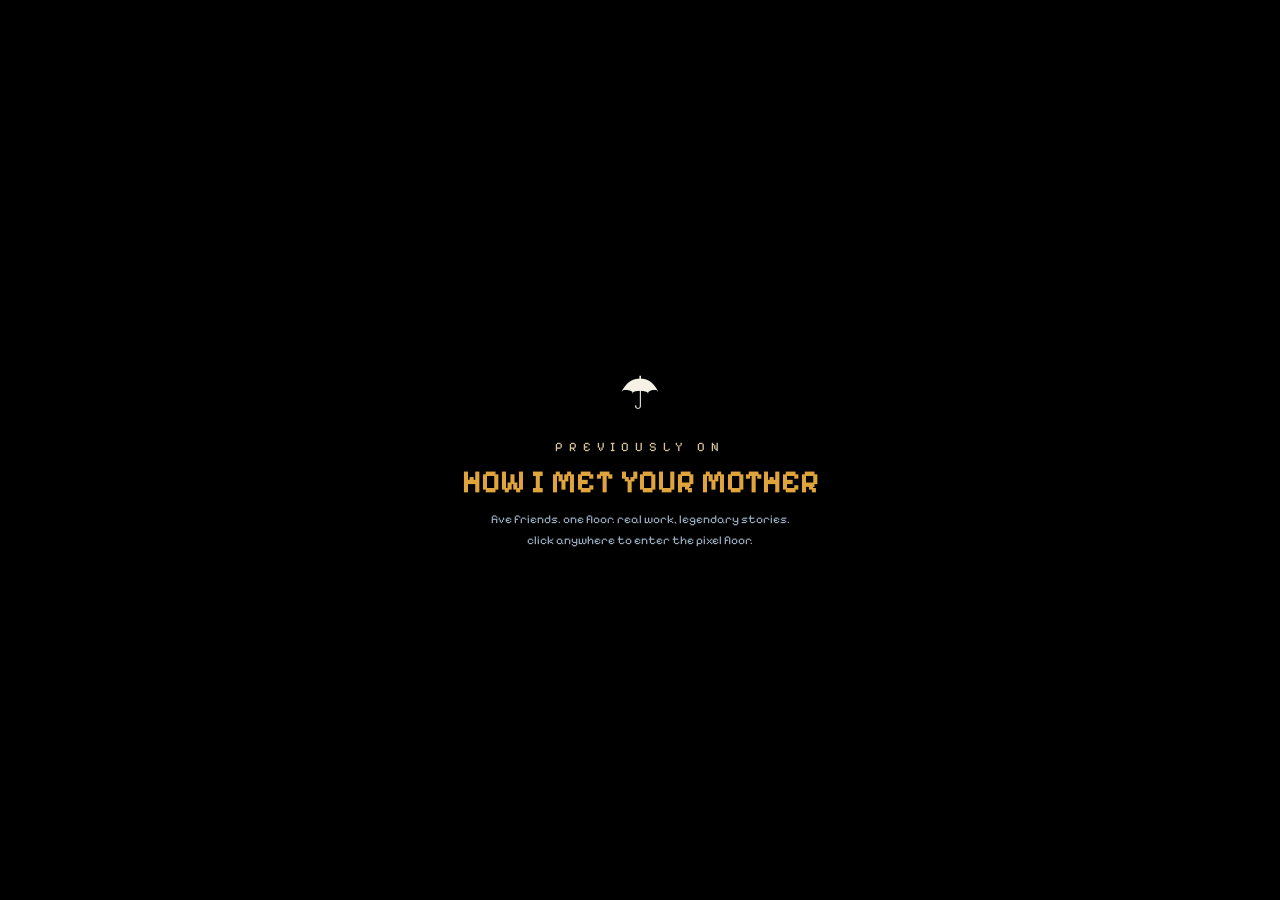
==== commit 05ee3007: "v9.0.0 - The Broadcast Release" ====
--- a/dashboard.html
+++ b/dashboard.html
@@ -252,5 +252,7 @@
 }
 loop();
 </script>
+<link rel="stylesheet" href="ui_plus.css">
+<script src="ui_plus.js"></script>
 </body>
 </html>
--- a/ui_plus.css
+++ b/ui_plus.css
@@ -0,0 +1,41 @@
+/* v9 Broadcast upgrades */
+.hplus{display:flex;gap:6px;margin-left:8px;align-items:center}
+/* cold open */
+#coldopen{position:fixed;inset:0;background:#000;display:flex;align-items:center;justify-content:center;z-index:300;cursor:pointer}
+.co-card{text-align:center;color:#f5f1e4;font-family:'Pixelify Sans',monospace;animation:cof 1.2s}
+.co-umb{font-size:64px}.co-t{letter-spacing:.45em;font-size:13px;color:#d8c49a;margin-top:12px}
+.co-s{font-size:32px;font-weight:700;color:#e0a43c;margin:8px 0}.co-p{font-size:12px;color:#9baec1;line-height:1.7}
+@keyframes cof{from{opacity:0}to{opacity:1}}
+/* cinema mode */
+.letterbox{position:absolute;inset:0;pointer-events:none;display:none;z-index:6}
+body.cinema .letterbox{display:block}
+.lb-t,.lb-b{position:absolute;left:0;right:0;height:9%;background:#000}.lb-t{top:0}.lb-b{bottom:0}
+.grain{position:absolute;inset:0;opacity:.06;background:repeating-linear-gradient(0deg,#fff 0 1px,transparent 1px 3px);animation:gr .3s steps(2) infinite}
+@keyframes gr{50%{transform:translateY(1px)}}
+body.cinema aside,body.cinema footer{display:none}
+body.cinema main{grid-template-columns:1fr}
+/* episode title card */
+#tcard{position:fixed;inset:0;display:flex;align-items:center;justify-content:center;background:rgba(0,0,0,.55);z-index:150;pointer-events:none}
+.tc-in{background:#fff7dc;border:4px solid #63452e;color:#422d20;padding:18px 36px;text-align:center;border-radius:8px;box-shadow:8px 9px #000a;animation:tcin .5s}
+.tc-k{font-size:11px;letter-spacing:.3em;color:#8a6a4a}.tc-t{font-size:26px;font-weight:700;margin-top:4px}
+@keyframes tcin{from{transform:scale(.8);opacity:0}to{transform:scale(1);opacity:1}}
+/* character drawer */
+#drawer{position:fixed;right:-360px;top:44px;bottom:0;width:340px;background:var(--panel);border-left:3px solid var(--ink);transition:right .25s;z-index:60;padding:14px;overflow:auto}
+#drawer.open{right:0}
+.dw-card{display:flex;flex-direction:column;gap:10px}
+.dw-card canvas{width:64px;height:64px;border:3px solid var(--ink);border-radius:8px;background:#fff;image-rendering:pixelated}
+.dw-card h3{font-size:16px}.dw-role{font-size:11px;color:var(--lined)}
+.dw-sec{font-size:10px;letter-spacing:.1em;color:var(--lined);margin-top:6px}
+.relrow{display:flex;align-items:center;gap:6px;font-size:11px;margin:3px 0}
+.relrow .rb{flex:1;height:8px;background:var(--line);border-radius:4px;overflow:hidden}
+.relrow .rb i{display:block;height:100%}
+.dw-row{display:flex;gap:6px;flex-wrap:wrap}
+/* kanban */
+.kanb{display:flex;gap:8px;padding:12px;overflow:auto;height:100%}
+.kcol{min-width:130px;flex:1;border:2px solid var(--line);border-radius:6px;background:var(--paper);padding:6px;display:flex;flex-direction:column;gap:6px}
+.kcol h4{font-size:10px;letter-spacing:.1em;color:var(--lined)}
+.kcard{border:2px solid var(--ink);border-radius:6px;background:var(--panel);padding:6px;font-size:10px;box-shadow:2px 2px 0 rgba(43,35,32,.2)}
+.kc-sub{color:var(--lined);font-size:9px;margin-top:2px}
+/* themes */
+body[data-theme="midnight"]{--paper:#20242c;--panel:#2a303c;--ink:#e8ecf4;--line:#4a5568;--lined:#8a94a8;--tan:#3a4252}
+body[data-theme="horn"]{--paper:#dfe8f2;--panel:#eef4fa;--ink:#1d2a3a;--line:#9fb4cc;--lined:#5c7089;--tan:#c4d4e6;--accent:#3f6c96;--accentd:#27476b}
